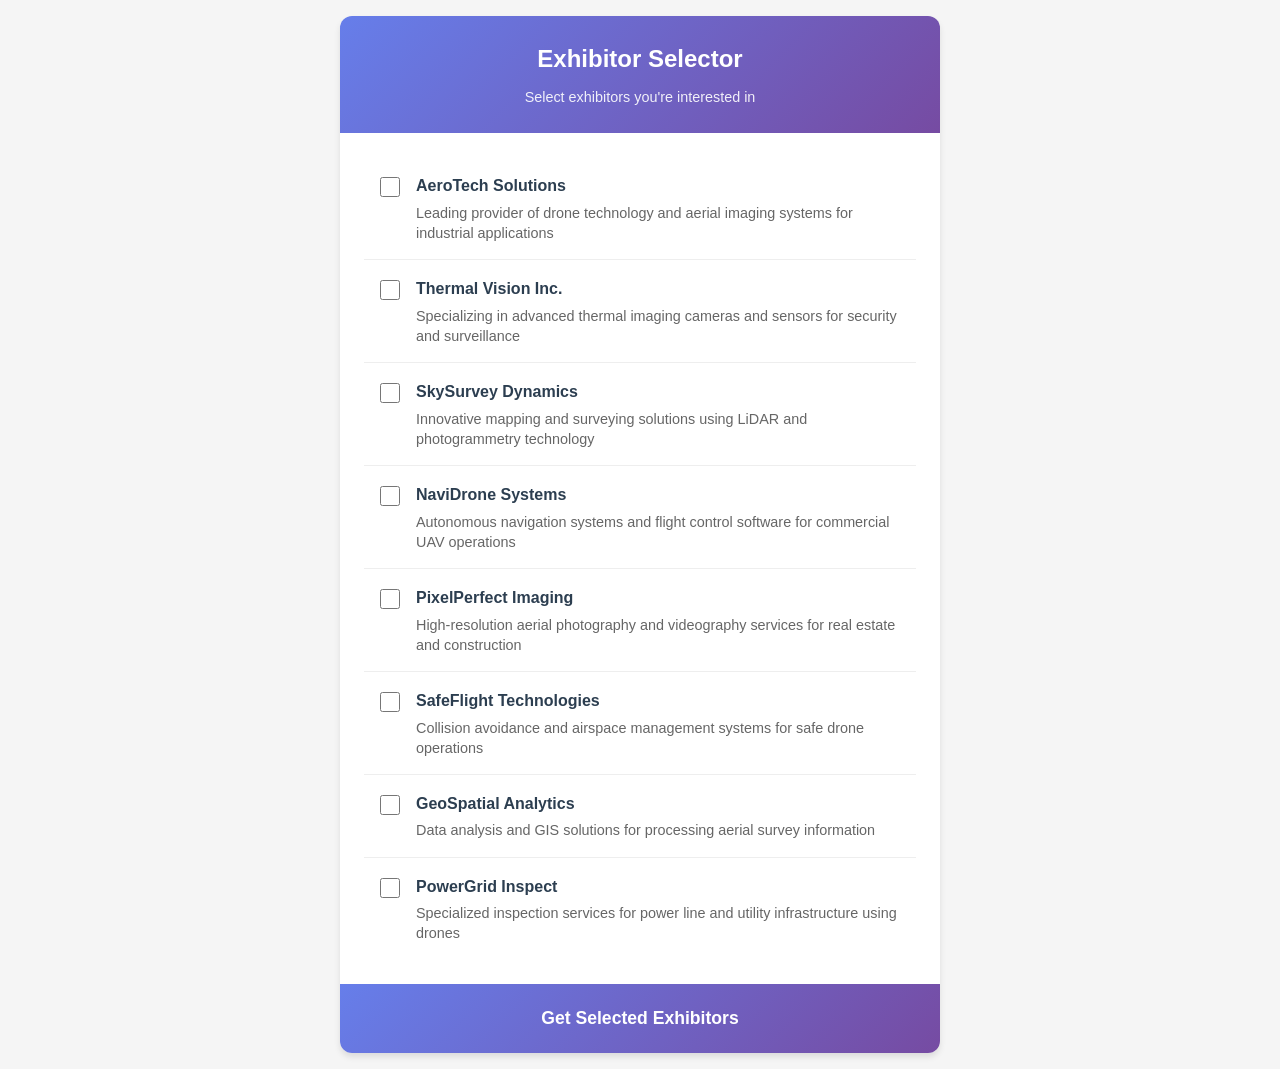
==== auvsi-show/exhibitor-selector.html @ d7706133 "Add AUVSI XPonential trade show tools (interfaces 1, 2, 3) and update index" ====
<!DOCTYPE html>
<html lang="en">
<head>
    <meta charset="UTF-8">
    <meta name="viewport" content="width=device-width, initial-scale=1.0">
    <title>Exhibitor Selector</title>
    <style>
        * {
            box-sizing: border-box;
            margin: 0;
            padding: 0;
        }
        
        body {
            font-family: -apple-system, BlinkMacSystemFont, 'Segoe UI', Roboto, sans-serif;
            background-color: #f5f5f5;
            color: #333;
            line-height: 1.6;
            padding: 1rem;
        }
        
        .container {
            max-width: 600px;
            margin: 0 auto;
            background: white;
            border-radius: 12px;
            box-shadow: 0 4px 6px rgba(0, 0, 0, 0.1);
            overflow: hidden;
        }
        
        header {
            background: linear-gradient(135deg, #667eea 0%, #764ba2 100%);
            color: white;
            padding: 1.5rem;
            text-align: center;
        }
        
        h1 {
            font-size: 1.5rem;
            margin-bottom: 0.5rem;
        }
        
        p {
            opacity: 0.9;
            font-size: 0.9rem;
        }
        
        .exhibitors-list {
            padding: 1.5rem;
        }
        
        .exhibitor-item {
            display: flex;
            align-items: flex-start;
            padding: 1rem;
            border-bottom: 1px solid #eee;
            transition: background-color 0.2s;
        }
        
        .exhibitor-item:hover {
            background-color: #f8f9ff;
        }
        
        .exhibitor-item:last-child {
            border-bottom: none;
        }
        
        .exhibitor-checkbox {
            width: 1.25rem;
            height: 1.25rem;
            margin-top: 0.25rem;
            margin-right: 1rem;
            cursor: pointer;
        }
        
        .exhibitor-info {
            flex: 1;
        }
        
        .exhibitor-name {
            font-weight: 600;
            margin-bottom: 0.25rem;
            color: #2c3e50;
        }
        
        .exhibitor-description {
            color: #666;
            font-size: 0.9rem;
            line-height: 1.4;
        }
        
        .submit-button {
            display: block;
            width: 100%;
            padding: 1.5rem;
            background: linear-gradient(135deg, #667eea 0%, #764ba2 100%);
            color: white;
            border: none;
            font-size: 1.1rem;
            font-weight: 600;
            cursor: pointer;
            border: none;
            transition: opacity 0.2s;
        }
        
        .submit-button:hover {
            opacity: 0.9;
        }
        
        .submit-button:active {
            opacity: 0.8;
        }
        
        .results-section {
            padding: 1.5rem;
            display: none;
        }
        
        .results-section.active {
            display: block;
        }
        
        .results-title {
            font-size: 1.25rem;
            font-weight: 600;
            margin-bottom: 1rem;
            color: #2c3e50;
        }
        
        .results-json {
            background: #f8f9fa;
            border: 1px solid #e9ecef;
            border-radius: 8px;
            padding: 1rem;
            font-family: 'Courier New', monospace;
            font-size: 0.85rem;
            overflow-x: auto;
            white-space: pre-wrap;
            word-break: break-all;
        }
        
        .empty-state {
            text-align: center;
            color: #888;
            font-style: italic;
            padding: 2rem;
        }
        
        @media (max-width: 480px) {
            .container {
                margin: 0;
                border-radius: 0;
            }
            
            header {
                padding: 1rem;
            }
            
            .exhibitors-list {
                padding: 1rem;
            }
            
            .exhibitor-item {
                padding: 0.75rem;
            }
            
            .submit-button {
                padding: 1.25rem;
            }
            
            .results-section {
                padding: 1rem;
            }
        }
    </style>
</head>
<body>
    <div class="container">
        <header>
            <h1>Exhibitor Selector</h1>
            <p>Select exhibitors you're interested in</p>
        </header>
        
        <div class="exhibitors-list">
            <!-- Exhibitor items will be populated by JavaScript -->
        </div>
        
        <button class="submit-button" id="submitButton">
            Get Selected Exhibitors
        </button>
        
        <div class="results-section" id="resultsSection">
            <div class="results-title">Selected Exhibitors</div>
            <div class="results-json" id="resultsJson">
                <!-- JSON output will appear here -->
            </div>
        </div>
    </div>

    <script>
        // Sample exhibitor data - in a real app, this might come from an API
        const exhibitors = [
            {
                id: 1,
                name: "AeroTech Solutions",
                description: "Leading provider of drone technology and aerial imaging systems for industrial applications"
            },
            {
                id: 2,
                name: "Thermal Vision Inc.",
                description: "Specializing in advanced thermal imaging cameras and sensors for security and surveillance"
            },
            {
                id: 3,
                name: "SkySurvey Dynamics",
                description: "Innovative mapping and surveying solutions using LiDAR and photogrammetry technology"
            },
            {
                id: 4,
                name: "NaviDrone Systems",
                description: "Autonomous navigation systems and flight control software for commercial UAV operations"
            },
            {
                id: 5,
                name: "PixelPerfect Imaging",
                description: "High-resolution aerial photography and videography services for real estate and construction"
            },
            {
                id: 6,
                name: "SafeFlight Technologies",
                description: "Collision avoidance and airspace management systems for safe drone operations"
            },
            {
                id: 7,
                name: "GeoSpatial Analytics",
                description: "Data analysis and GIS solutions for processing aerial survey information"
            },
            {
                id: 8,
                name: "PowerGrid Inspect",
                description: "Specialized inspection services for power line and utility infrastructure using drones"
            }
        ];

        document.addEventListener('DOMContentLoaded', function() {
            const exhibitorsList = document.querySelector('.exhibitors-list');
            const submitButton = document.getElementById('submitButton');
            const resultsSection = document.getElementById('resultsSection');
            const resultsJson = document.getElementById('resultsJson');
            
            // Populate exhibitor list
            exhibitors.forEach(exhibitor => {
                const exhibitorElement = document.createElement('div');
                exhibitorElement.className = 'exhibitor-item';
                exhibitorElement.innerHTML = `
                    <input type="checkbox" class="exhibitor-checkbox" data-id="${exhibitor.id}">
                    <div class="exhibitor-info">
                        <div class="exhibitor-name">${exhibitor.name}</div>
                        <div class="exhibitor-description">${exhibitor.description}</div>
                    </div>
                `;
                exhibitorsList.appendChild(exhibitorElement);
            });
            
            // Handle submit button click
            submitButton.addEventListener('click', function() {
                const selectedExhibitors = [];
                const checkboxes = document.querySelectorAll('.exhibitor-checkbox:checked');
                
                checkboxes.forEach(checkbox => {
                    const exhibitorId = parseInt(checkbox.dataset.id);
                    const exhibitor = exhibitors.find(ex => ex.id === exhibitorId);
                    if (exhibitor) {
                        selectedExhibitors.push({
                            id: exhibitor.id,
                            name: exhibitor.name,
                            description: exhibitor.description
                        });
                    }
                });
                
                // Display results
                if (selectedExhibitors.length > 0) {
                    resultsJson.textContent = JSON.stringify(selectedExhibitors, null, 2);
                    resultsSection.classList.add('active');
                } else {
                    resultsJson.textContent = '[]';
                    resultsSection.classList.add('active');
                }
            });
        });
    </script>
</body>
</html>
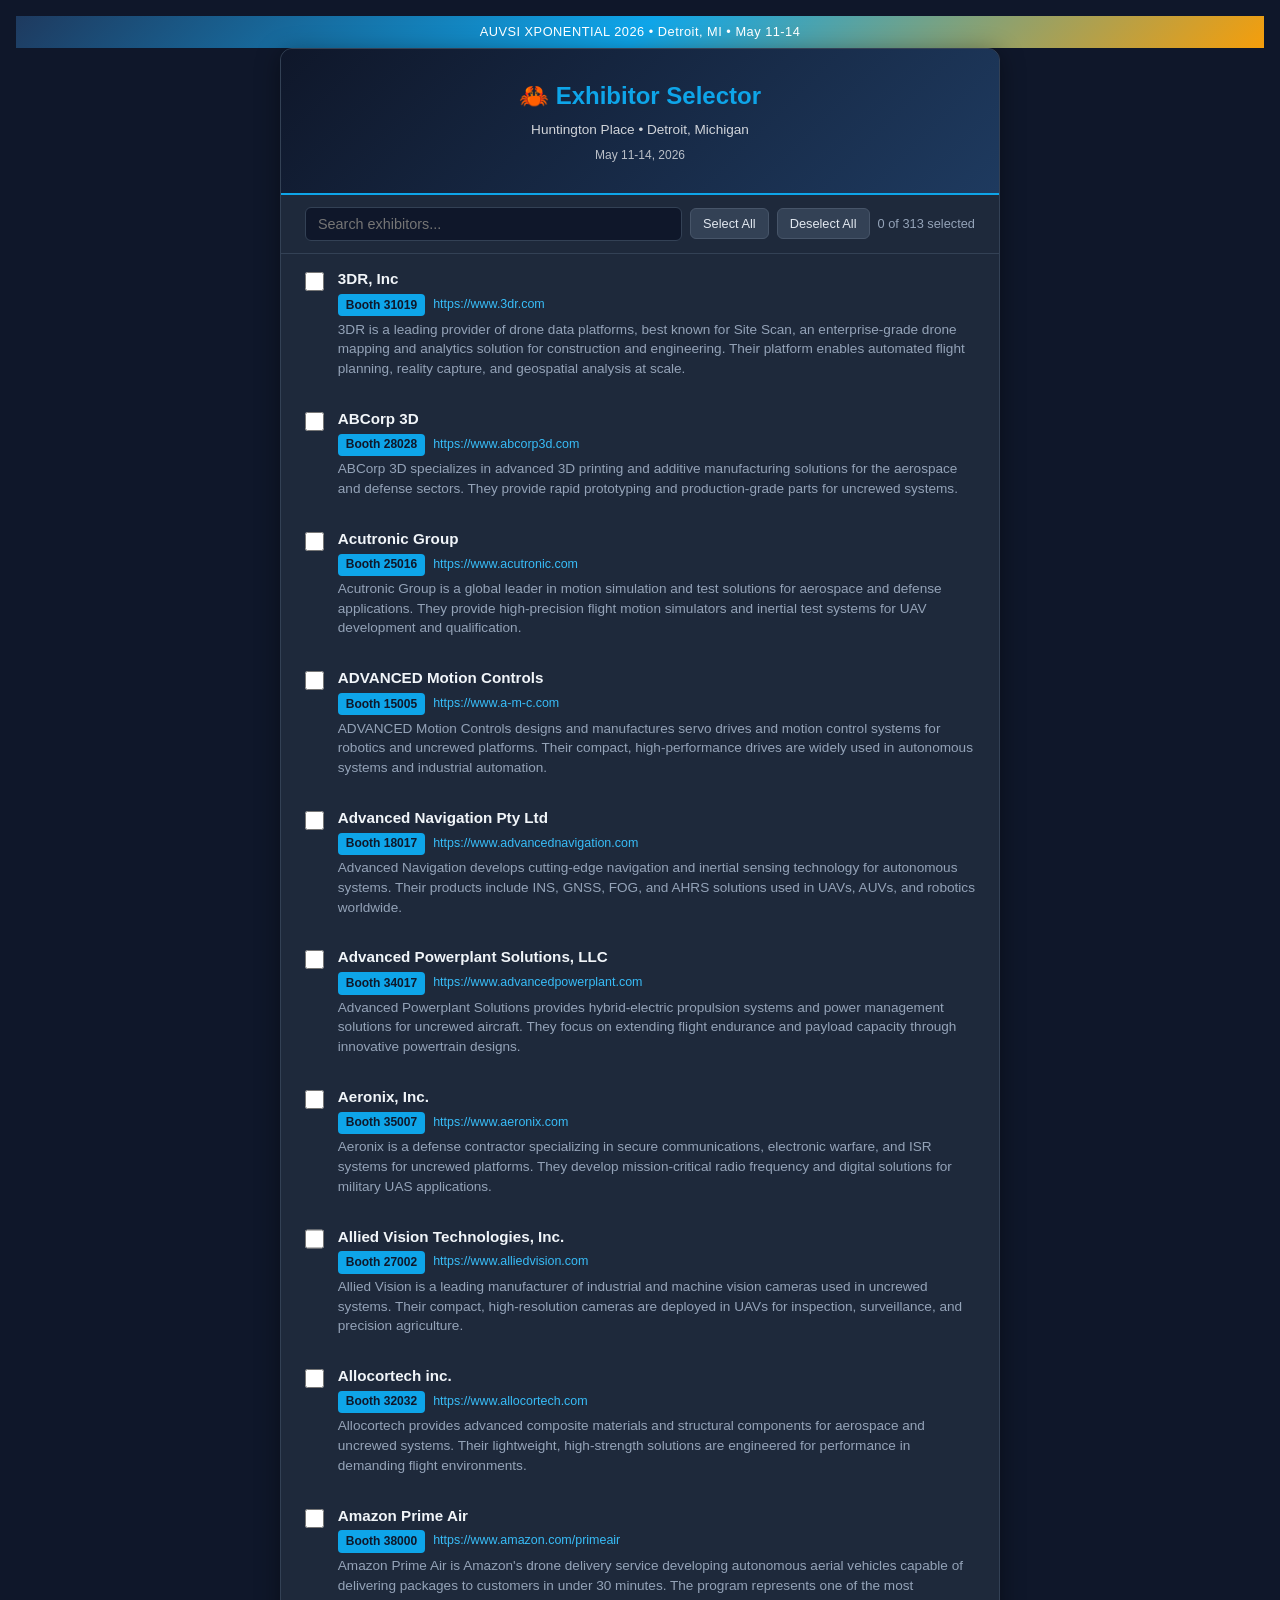
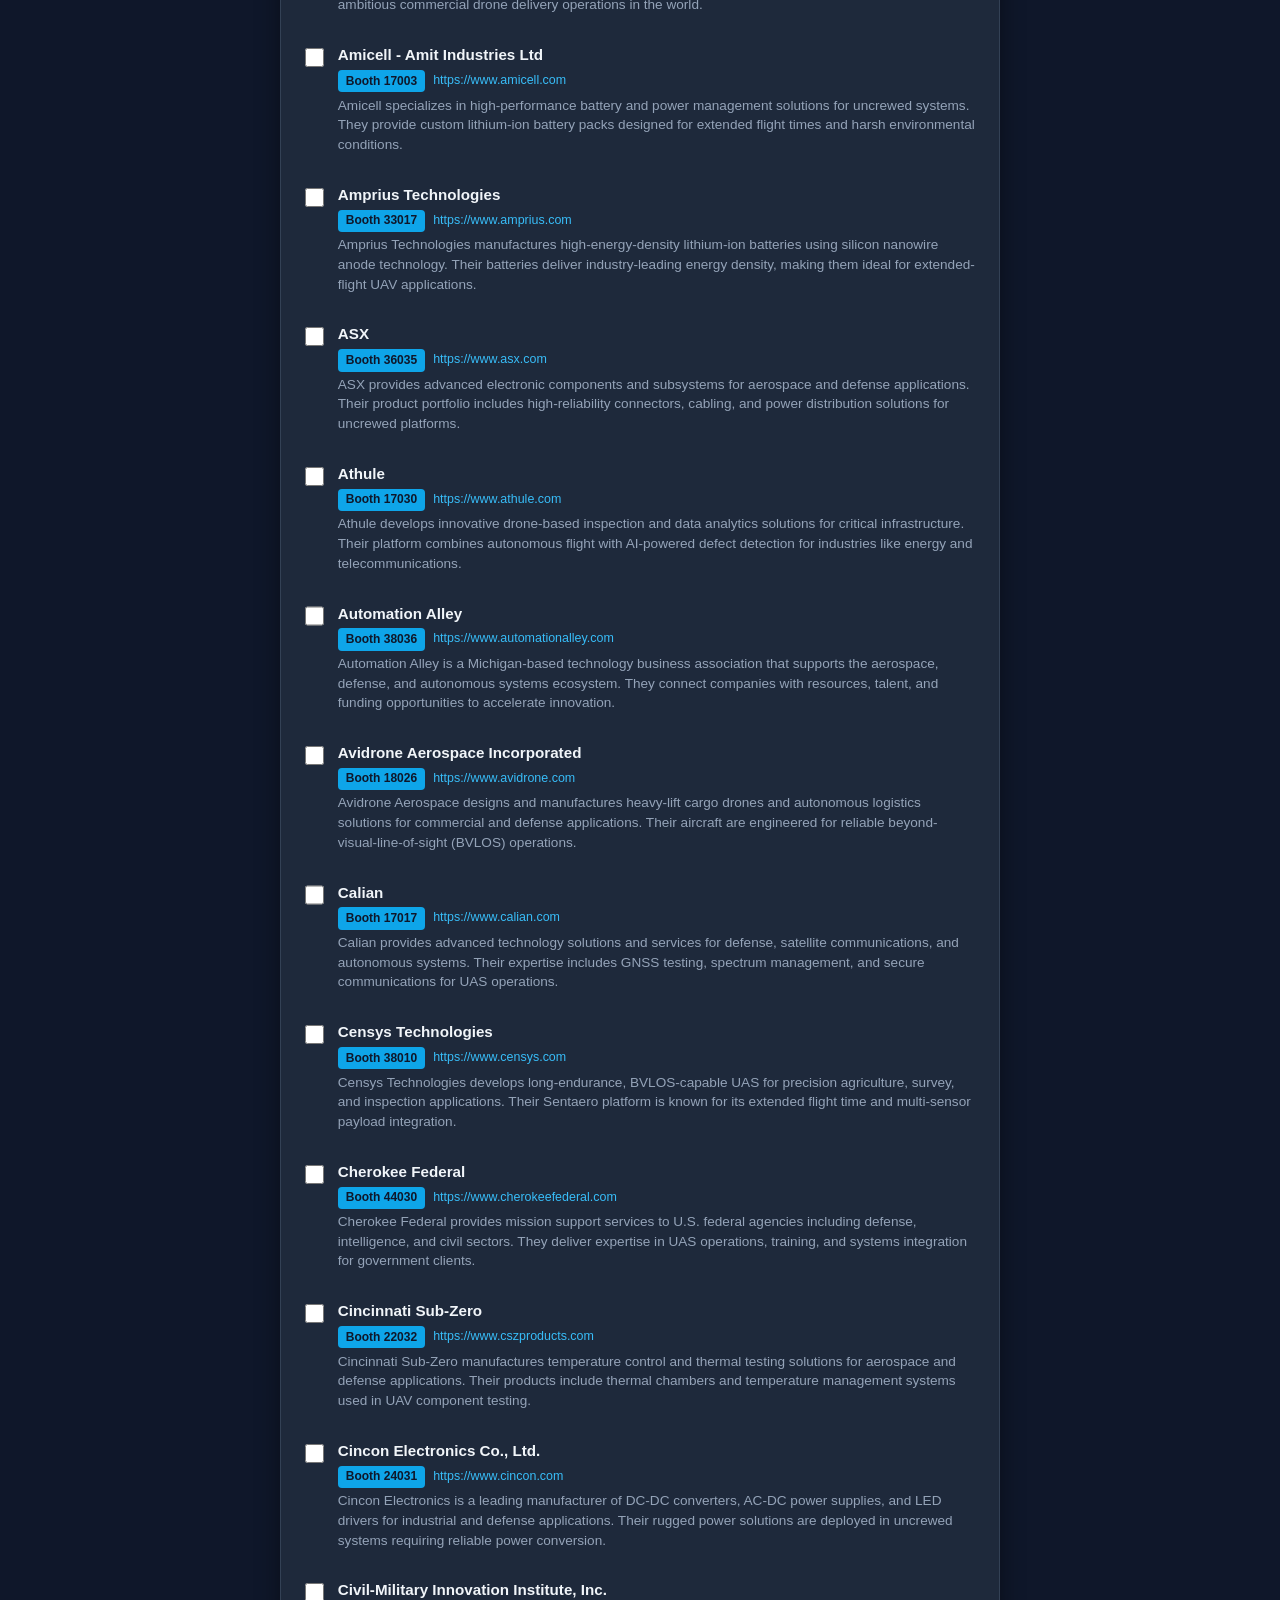
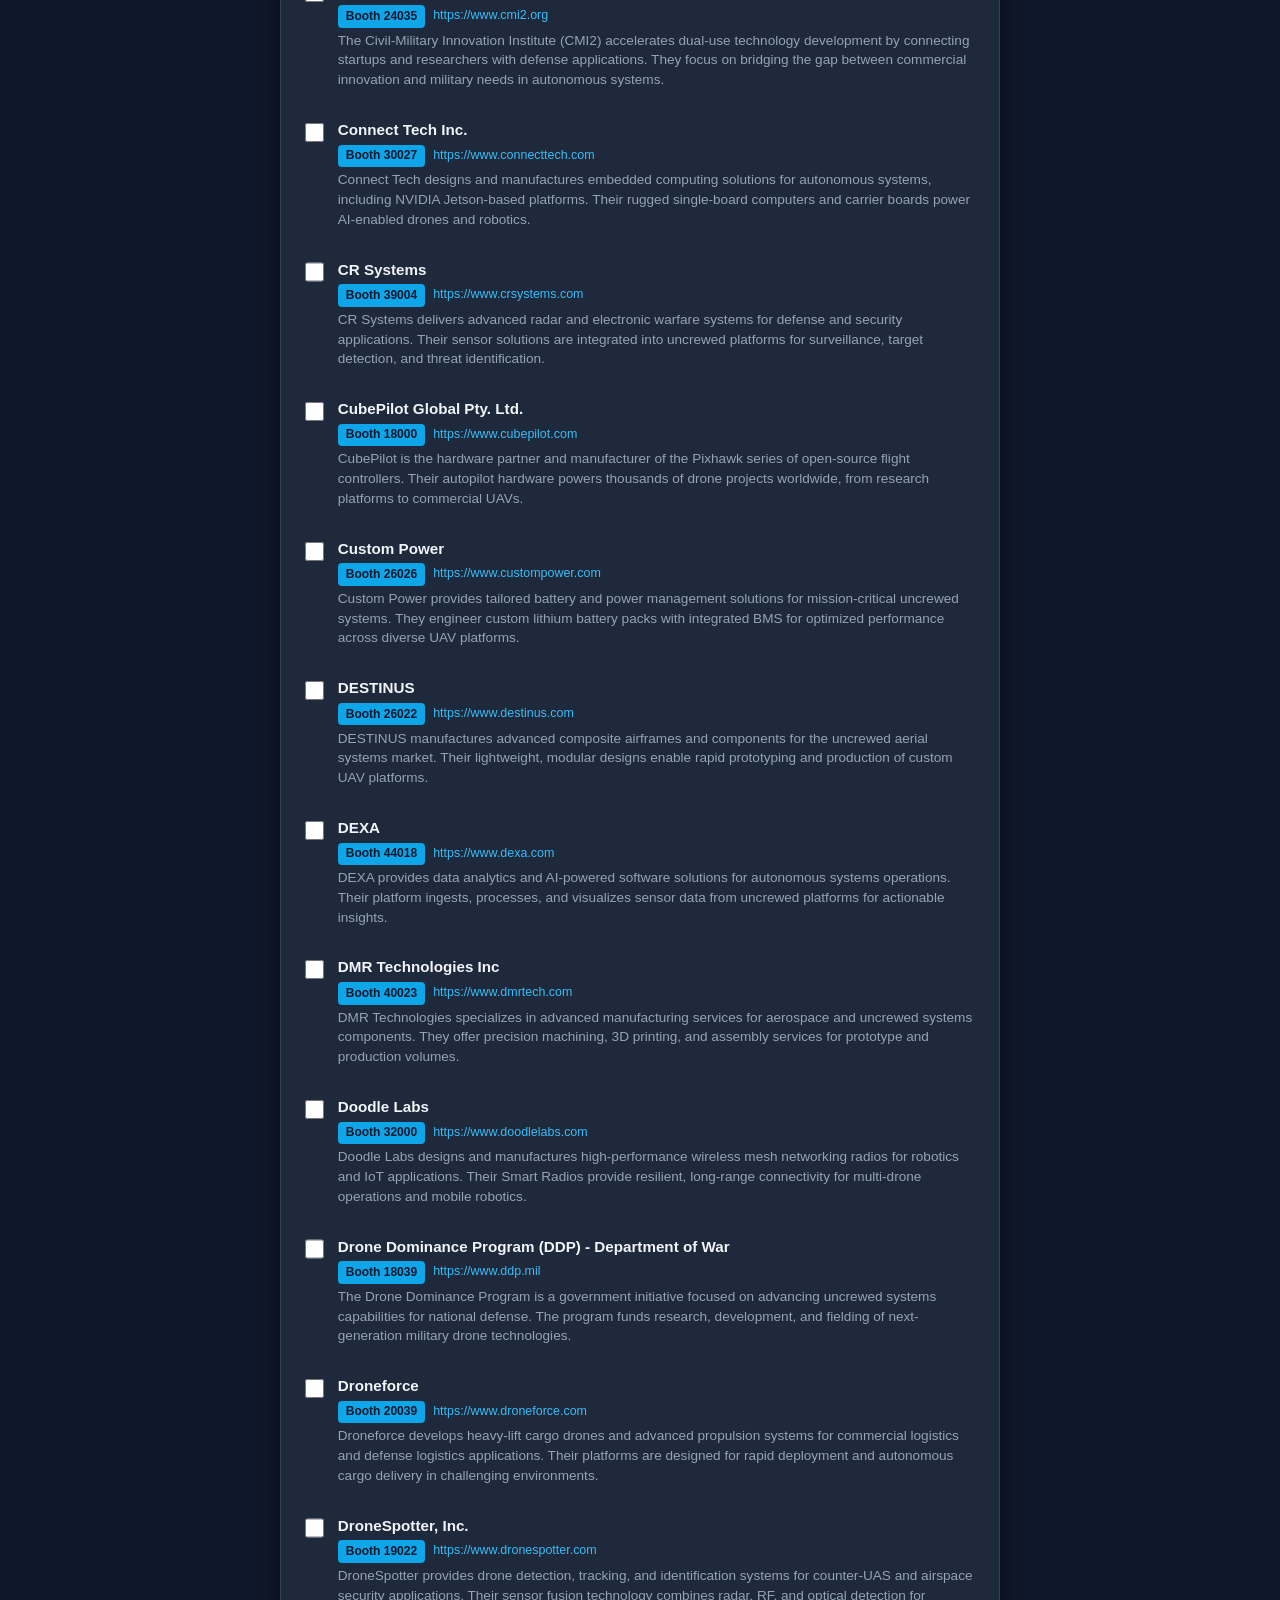
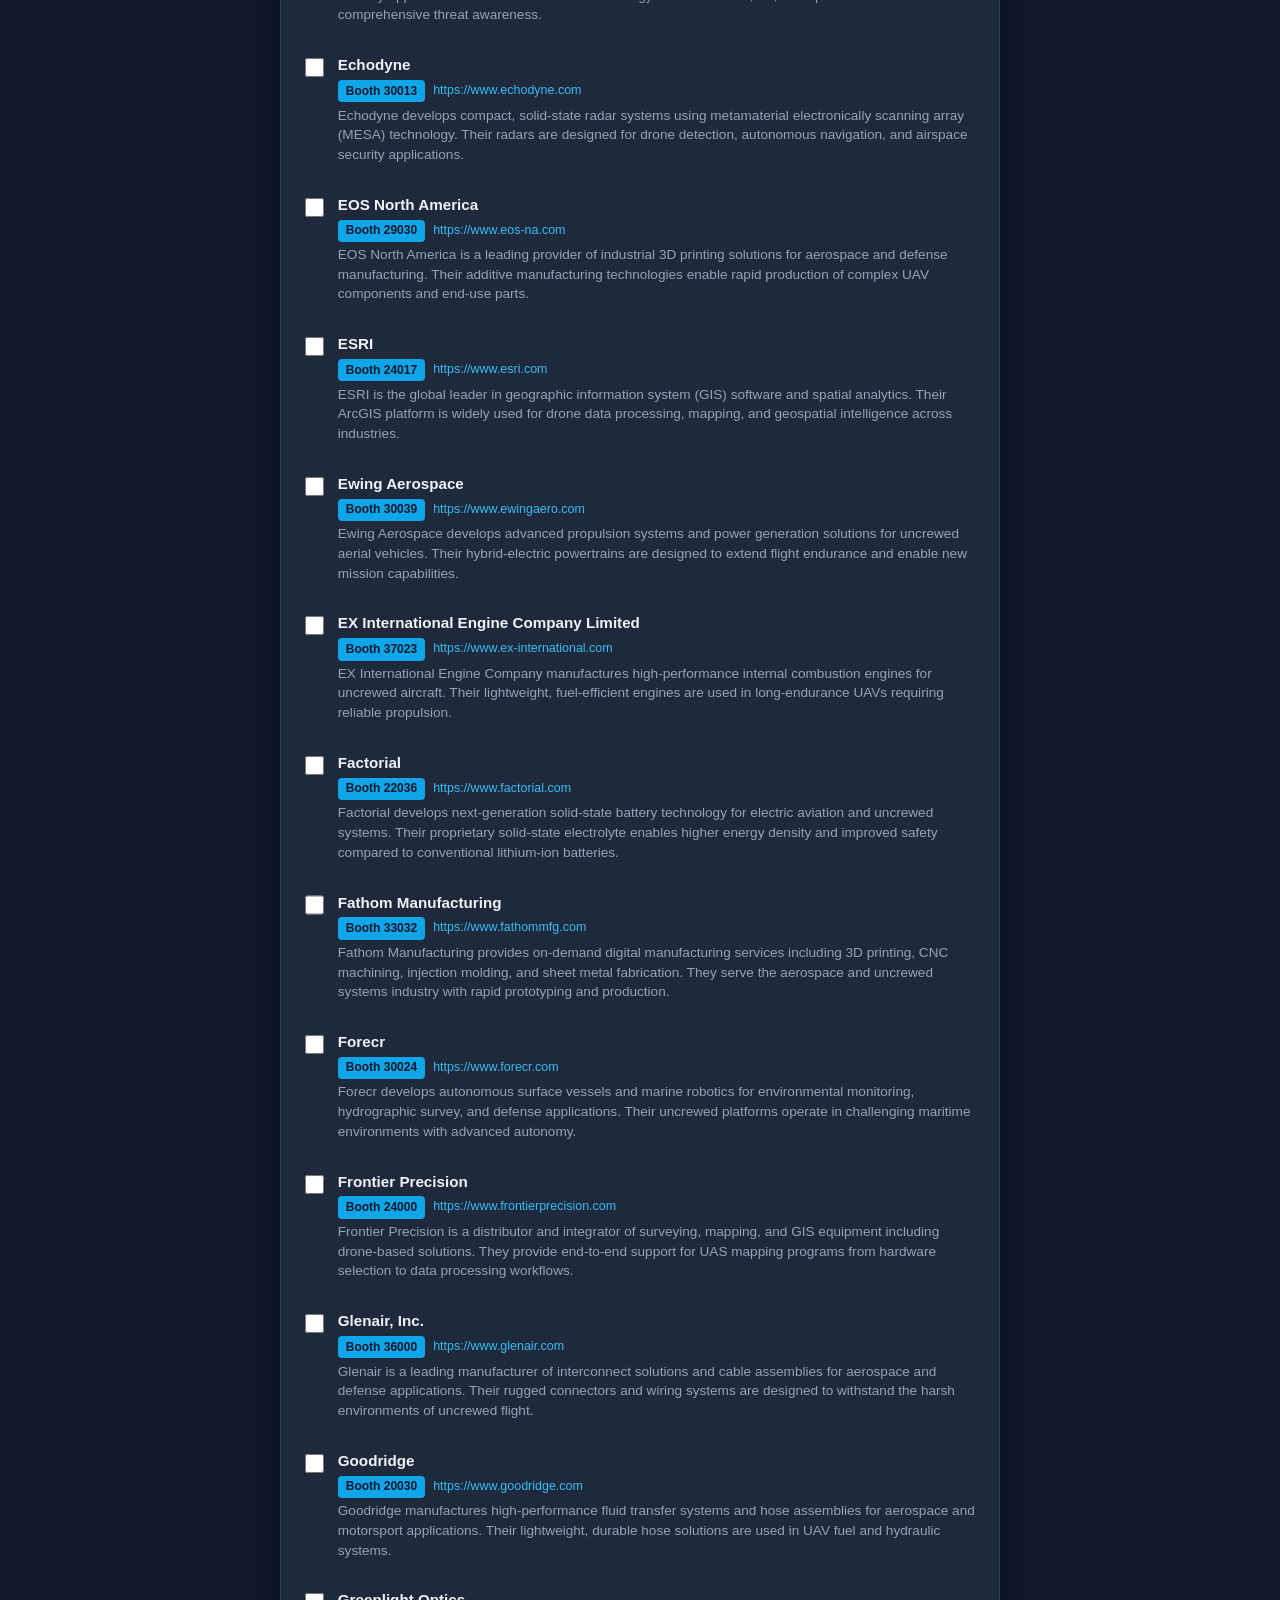
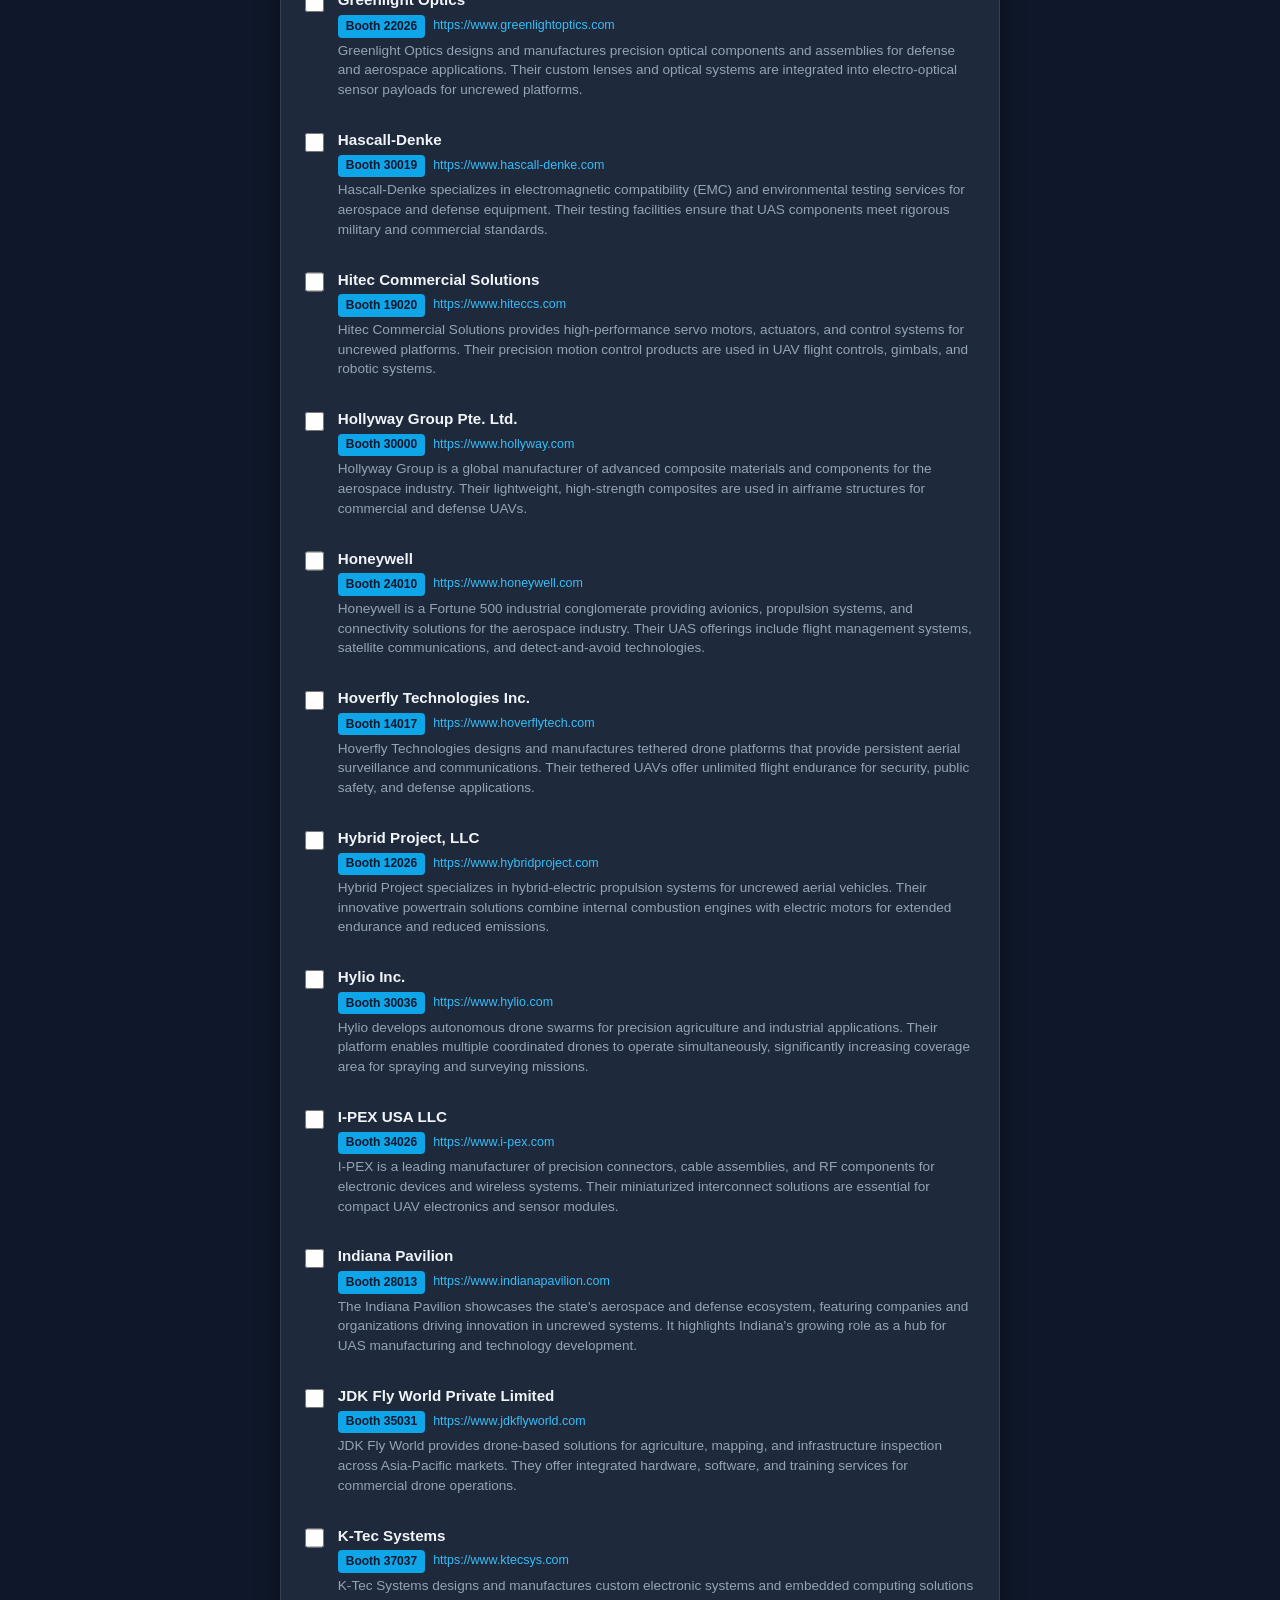
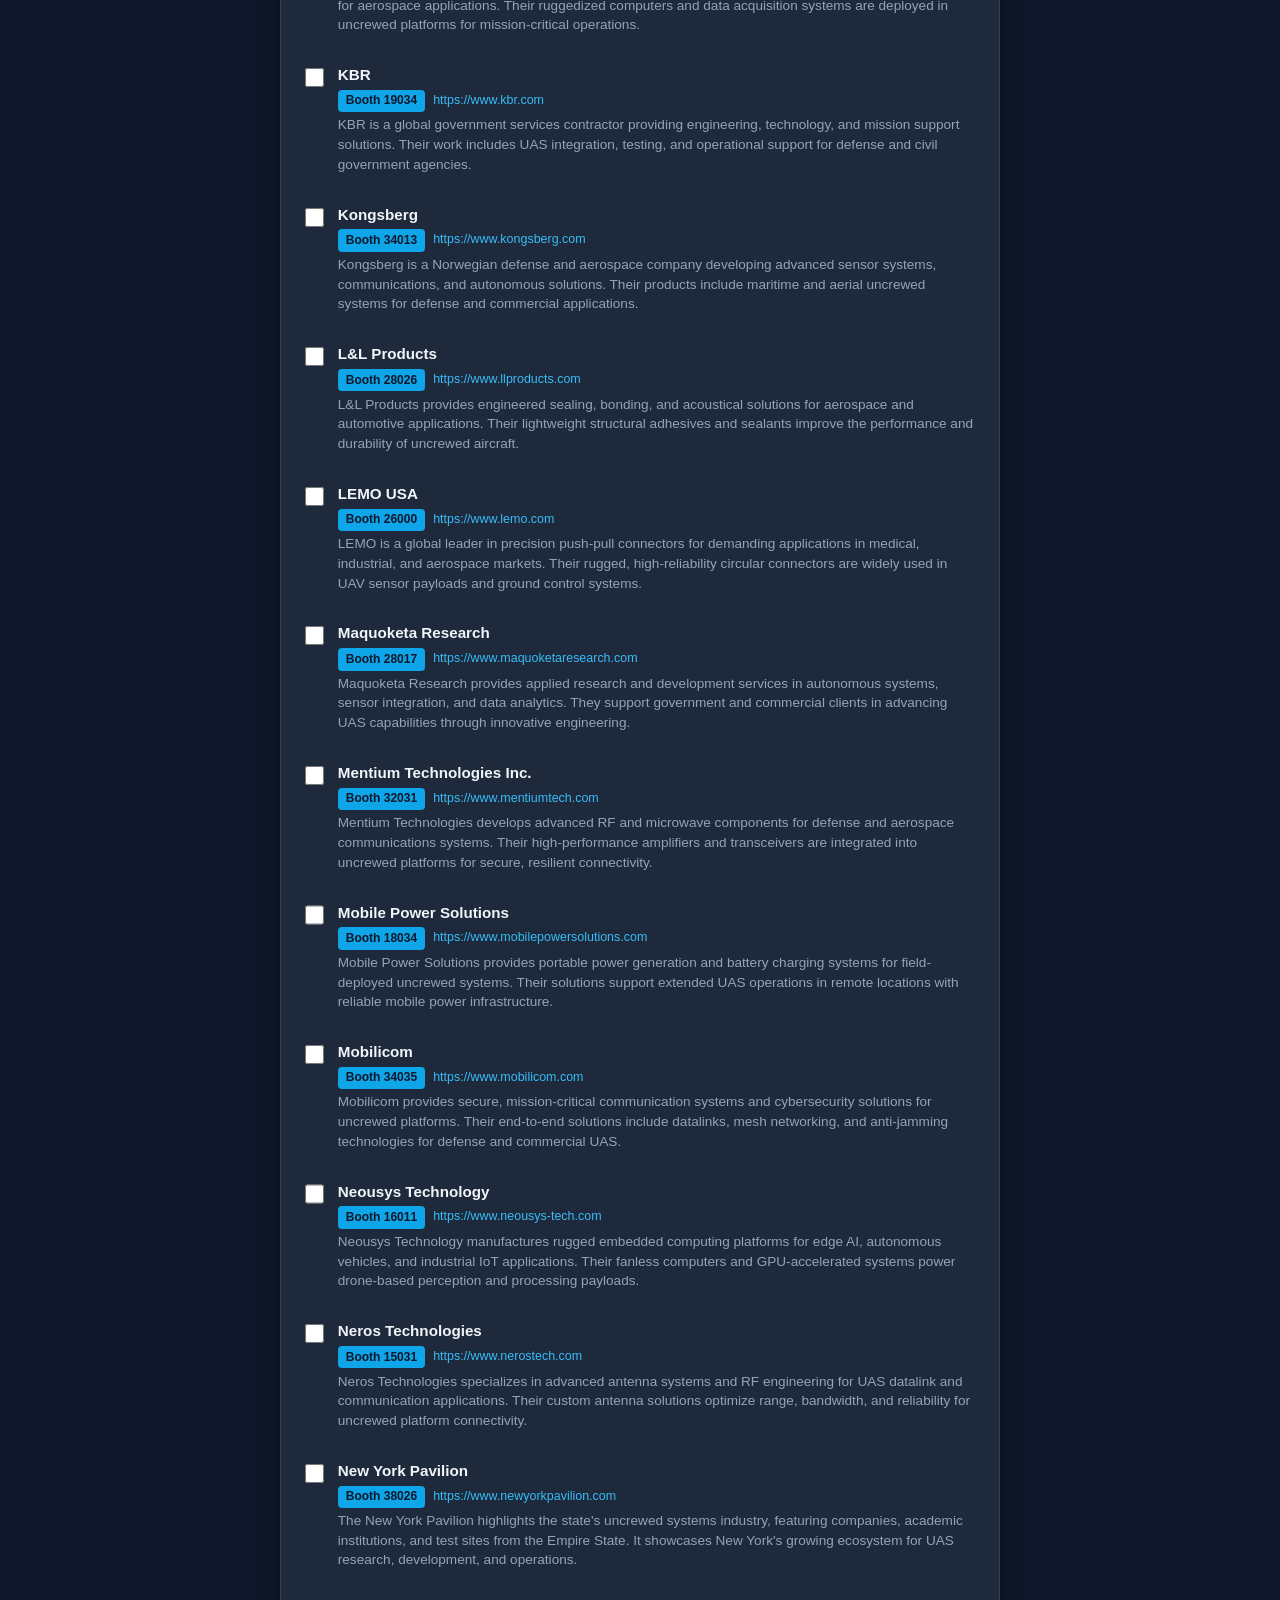
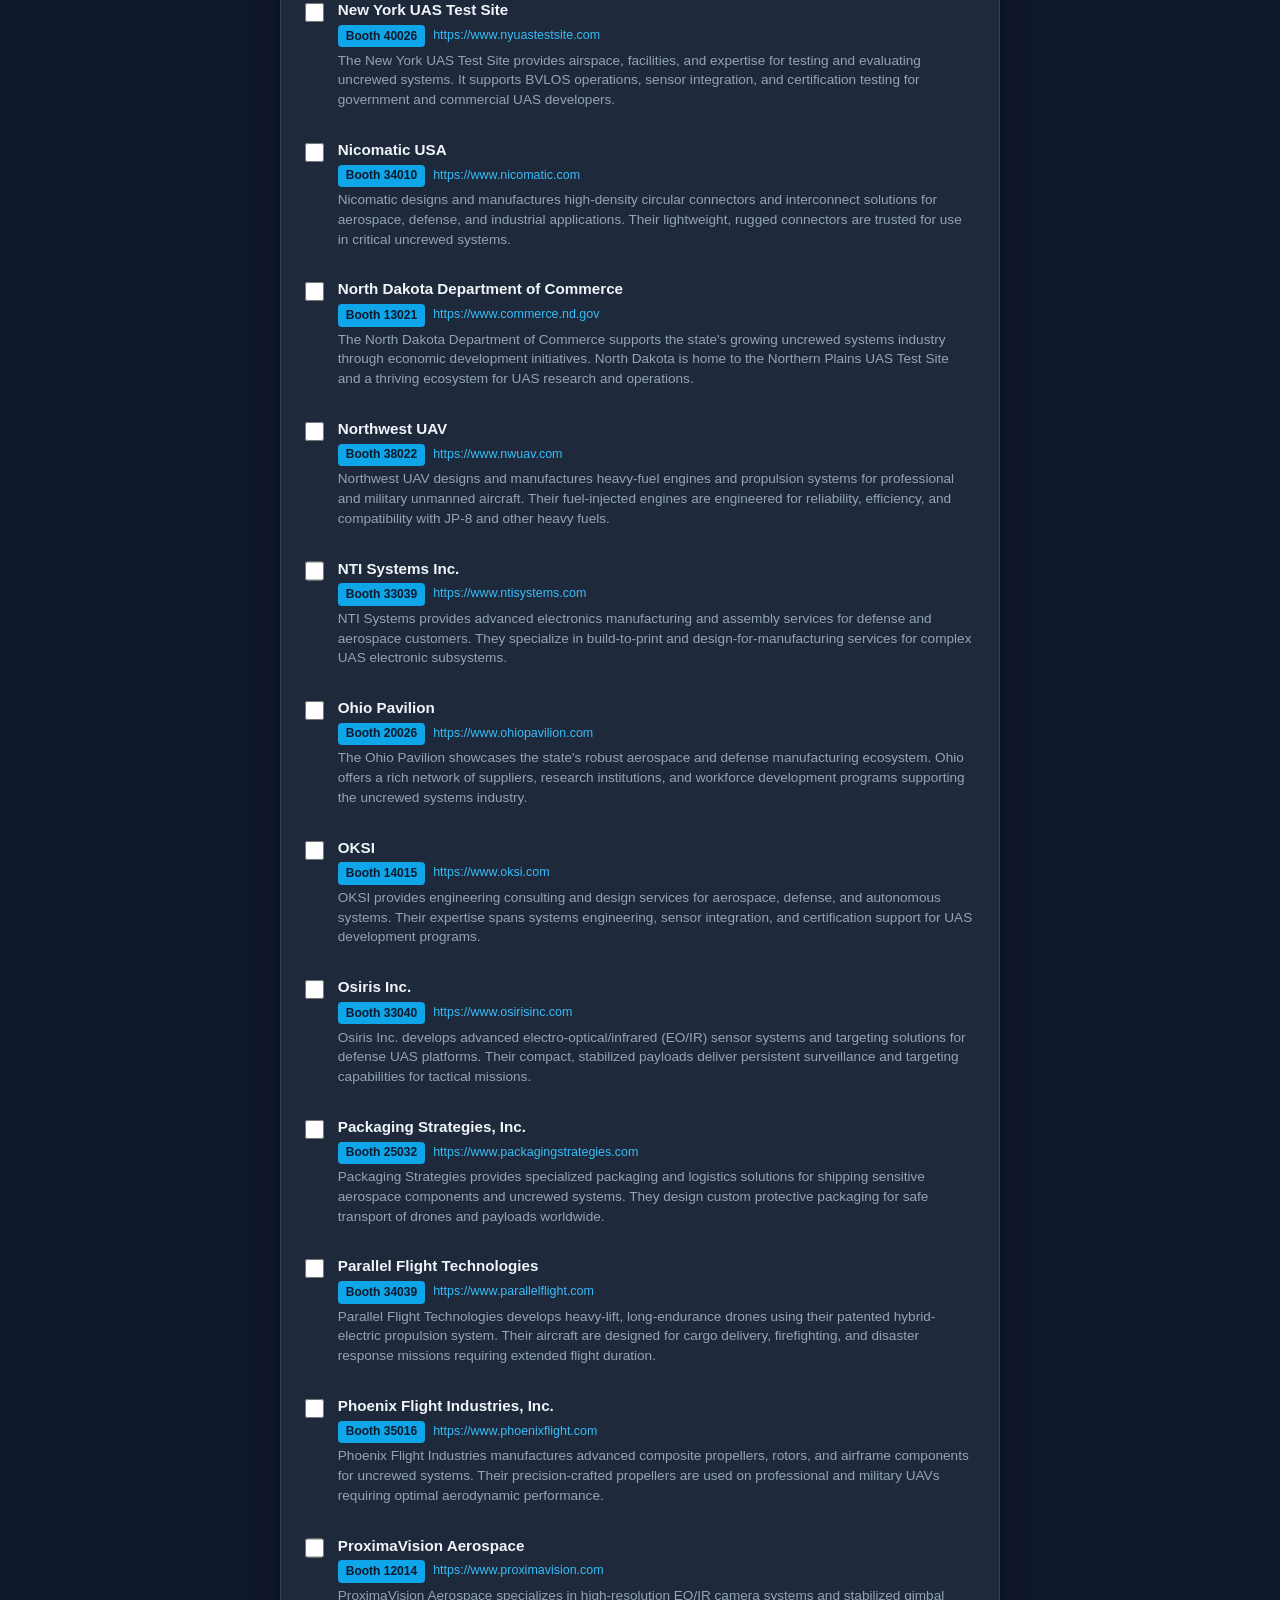
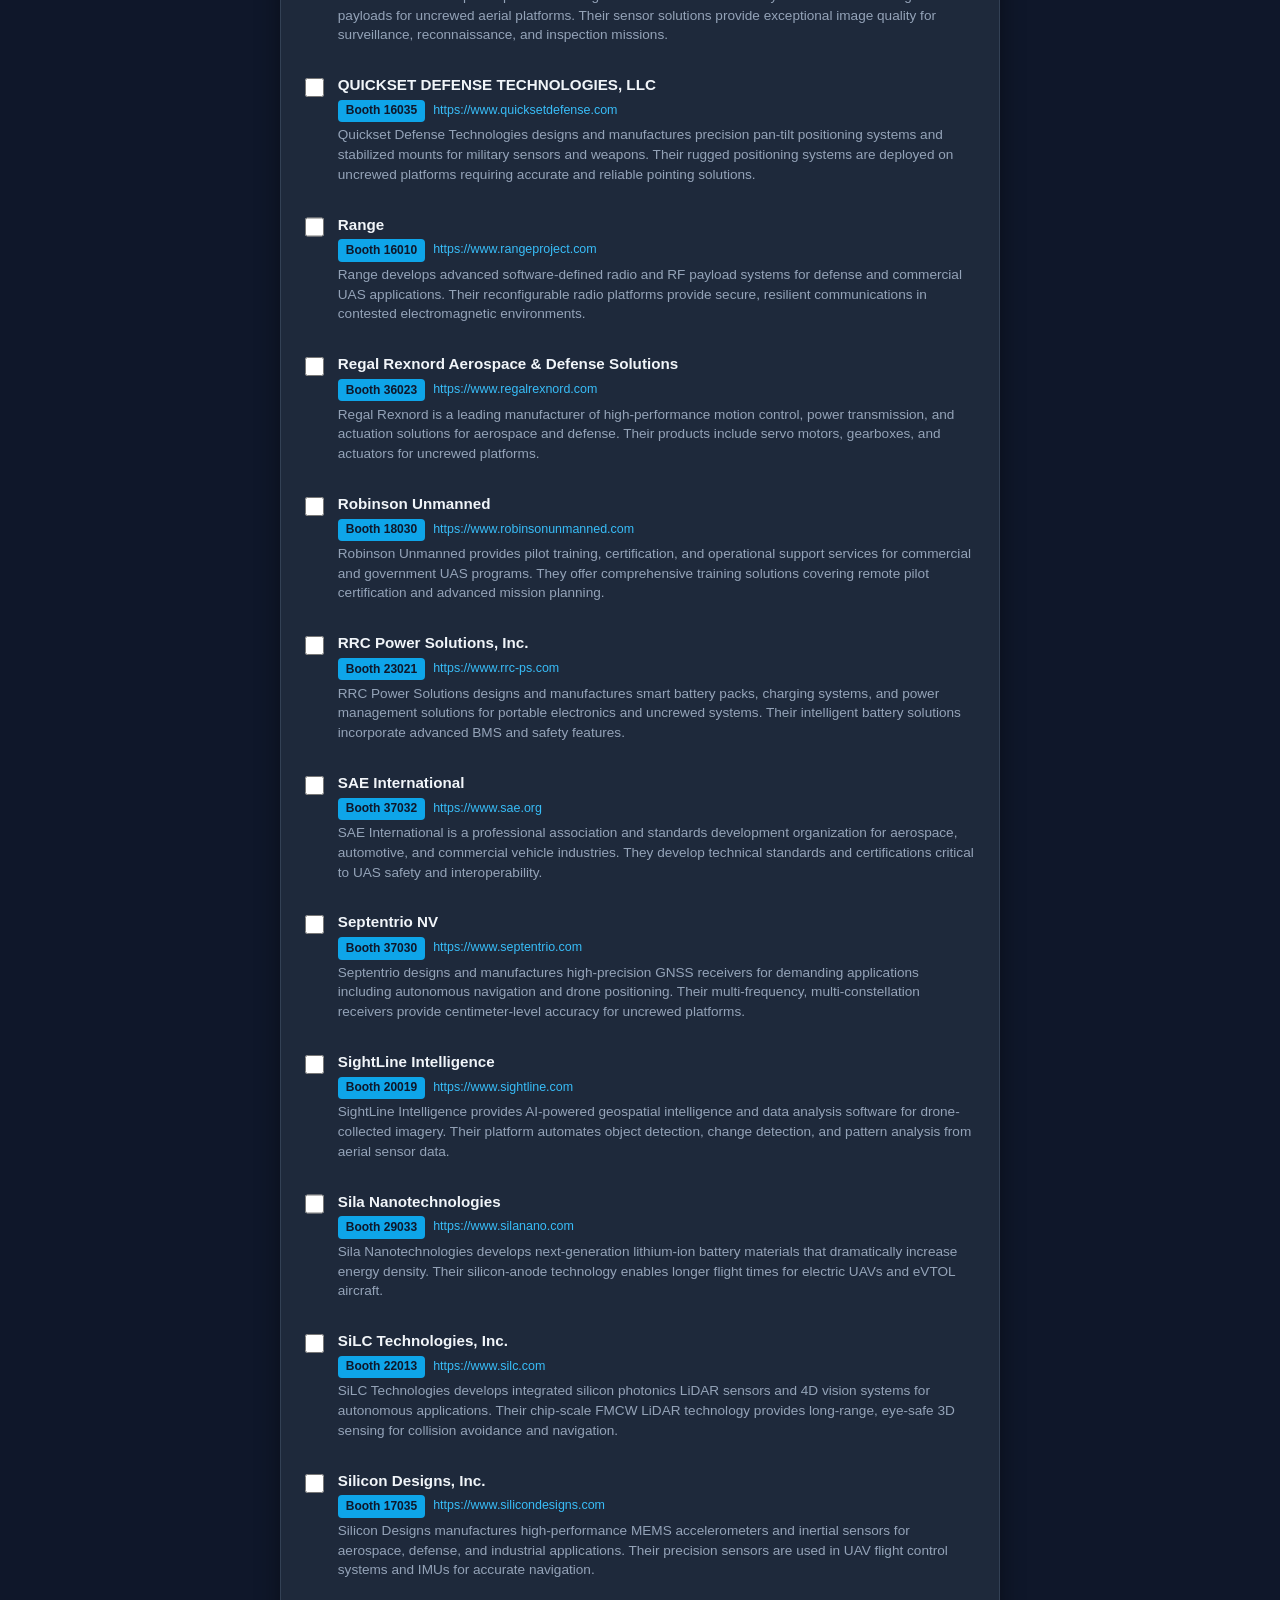
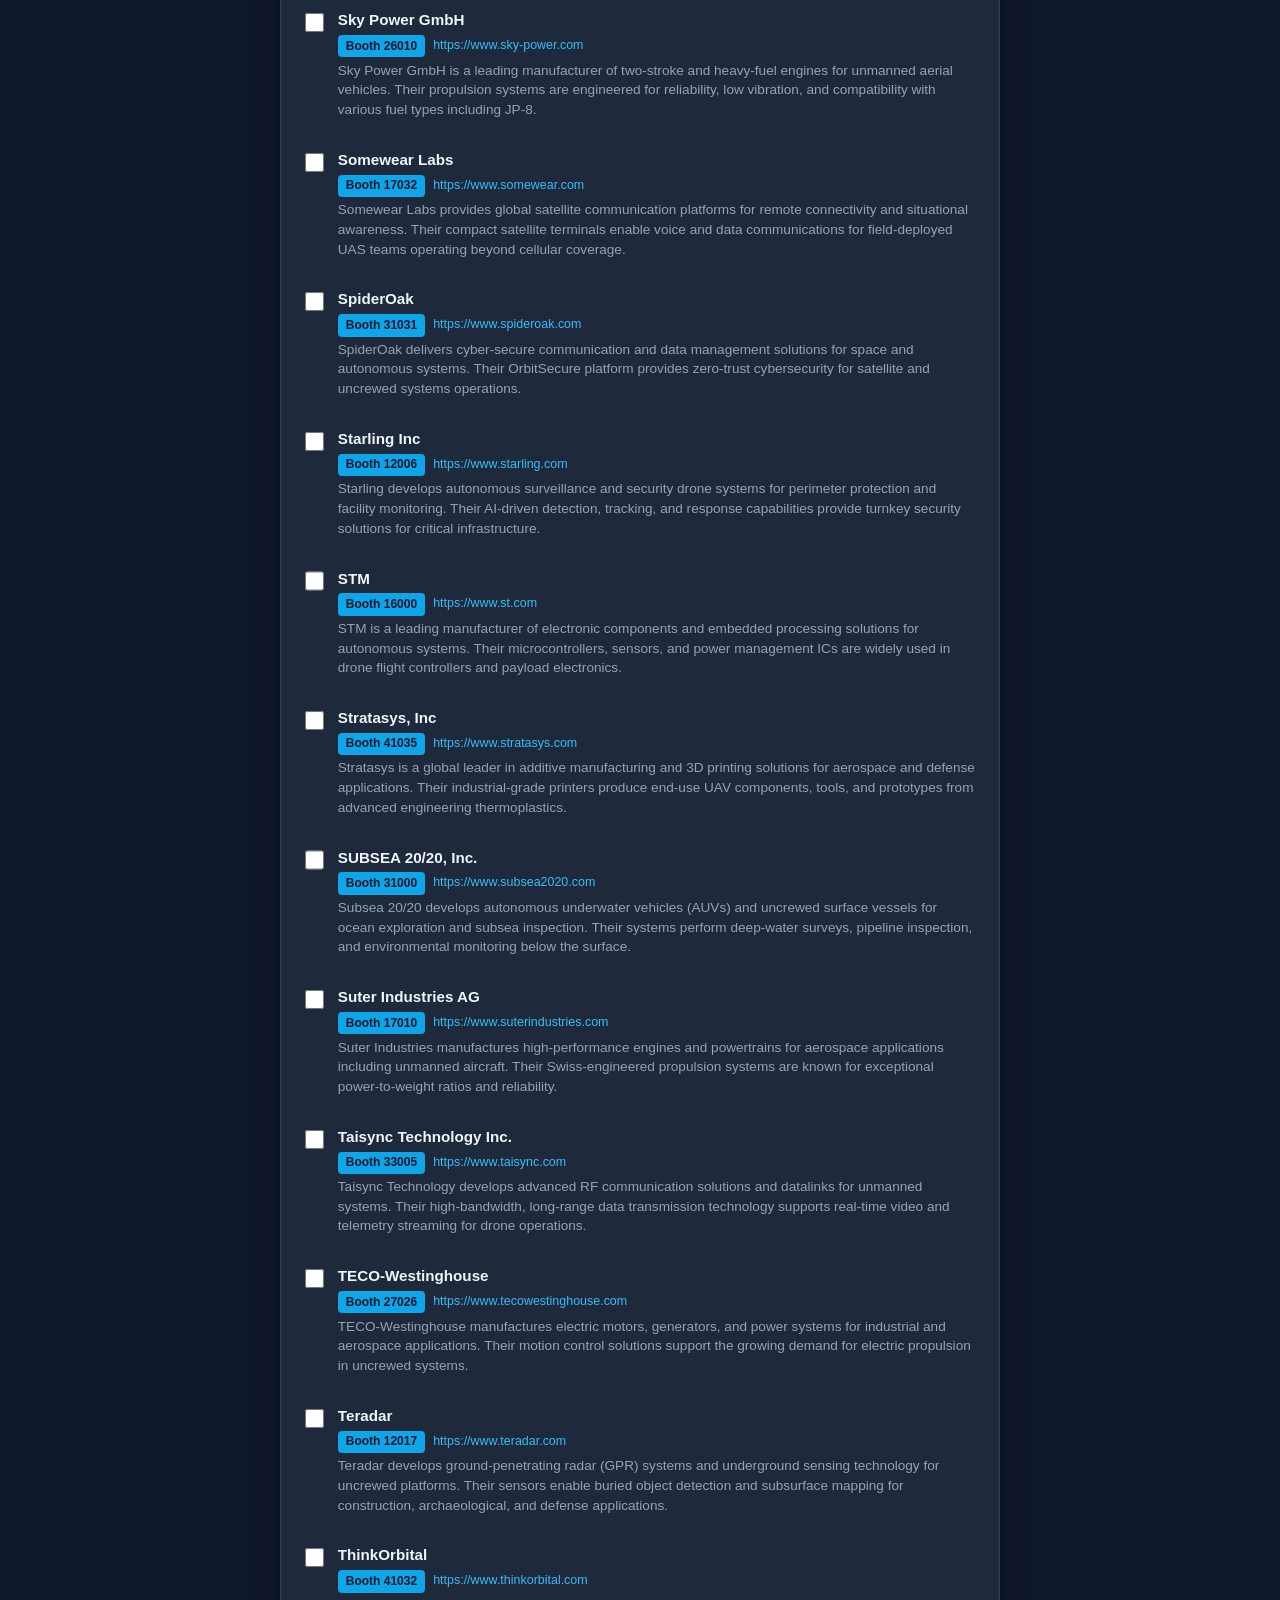
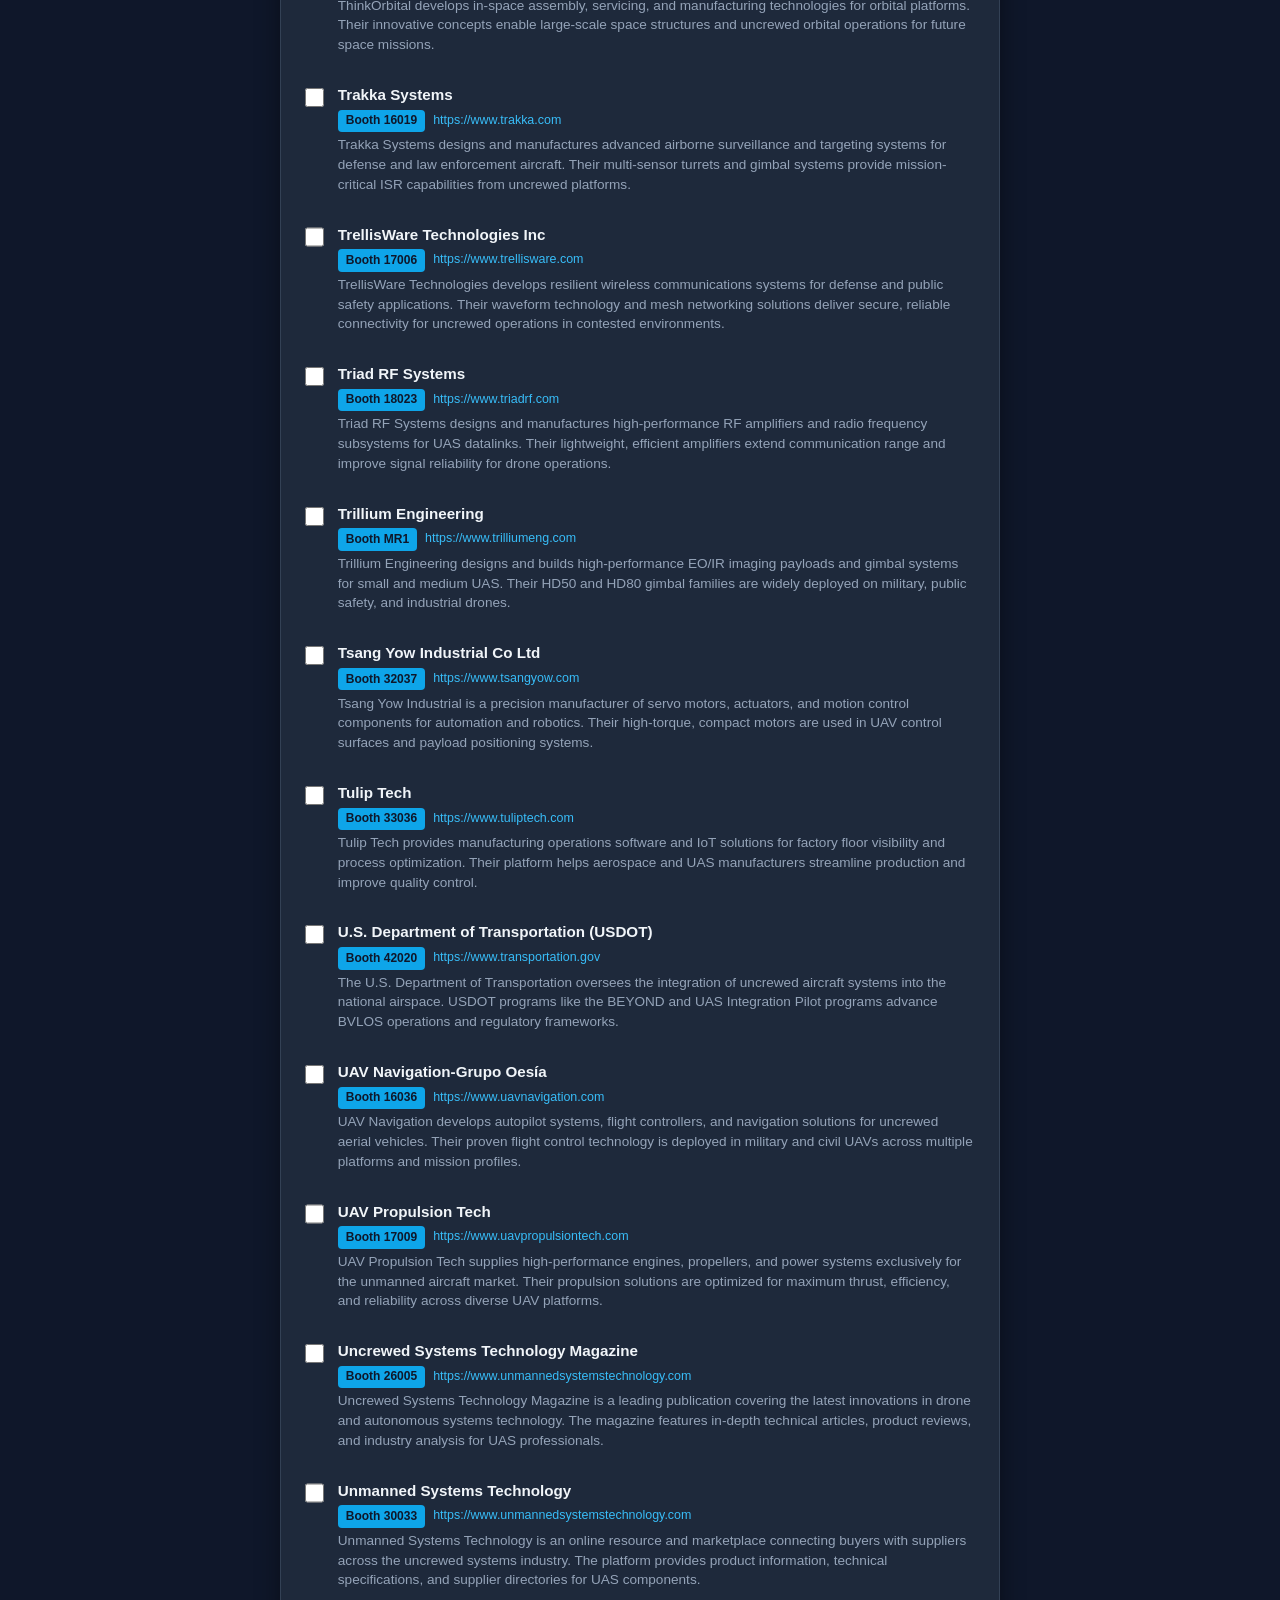
==== commit 4d6039c4: "Expand exhibitor selector to 313 XPONENTIAL 2026 exhibitors with details and websites" ====
--- a/auvsi-show/exhibitor-selector.html
+++ b/auvsi-show/exhibitor-selector.html
@@ -3,7 +3,7 @@
 <head>
     <meta charset="UTF-8">
     <meta name="viewport" content="width=device-width, initial-scale=1.0">
-    <title>Exhibitor Selector</title>
+    <title>AUVSI XPONENTIAL 2026 - Exhibitor Selector</title>
     <style>
         * {
             box-sizing: border-box;
@@ -13,52 +13,128 @@
         
         body {
             font-family: -apple-system, BlinkMacSystemFont, 'Segoe UI', Roboto, sans-serif;
-            background-color: #f5f5f5;
-            color: #333;
+            background-color: #0f172a;
+            color: #e2e8f0;
             line-height: 1.6;
             padding: 1rem;
         }
         
+        .header-badge {
+            background: linear-gradient(135deg, #1e3a5f 0%, #0ea5e9 50%, #f59e0b 100%);
+            color: white;
+            text-align: center;
+            padding: 0.35rem 1rem;
+            font-size: 0.8rem;
+            font-weight: 500;
+            letter-spacing: 0.5px;
+        }
+        
         .container {
-            max-width: 600px;
+            max-width: 720px;
             margin: 0 auto;
-            background: white;
+            background: #1e293b;
             border-radius: 12px;
-            box-shadow: 0 4px 6px rgba(0, 0, 0, 0.1);
+            box-shadow: 0 4px 24px rgba(0, 0, 0, 0.4);
             overflow: hidden;
+            border: 1px solid #334155;
         }
         
         header {
-            background: linear-gradient(135deg, #667eea 0%, #764ba2 100%);
+            background: linear-gradient(135deg, #0f172a 0%, #1e3a5f 100%);
             color: white;
-            padding: 1.5rem;
+            padding: 1.75rem 1.5rem;
             text-align: center;
+            border-bottom: 2px solid #0ea5e9;
         }
         
         h1 {
             font-size: 1.5rem;
-            margin-bottom: 0.5rem;
-        }
-        
-        p {
-            opacity: 0.9;
+            margin-bottom: 0.25rem;
+            color: #0ea5e9;
+        }
+        
+        .subtitle {
+            opacity: 0.8;
+            font-size: 0.85rem;
+        }
+        
+        .date-location {
+            font-size: 0.75rem;
+            opacity: 0.7;
+            margin-top: 0.3rem;
+        }
+        
+        .sticky-bar {
+            position: sticky;
+            top: 0;
+            z-index: 100;
+            background: #1e293b;
+            padding: 0.75rem 1.5rem;
+            border-bottom: 1px solid #334155;
+            display: flex;
+            flex-wrap: wrap;
+            align-items: center;
+            gap: 0.5rem;
+        }
+        
+        .sticky-bar input[type="text"] {
+            flex: 1;
+            min-width: 180px;
+            background: #0f172a;
+            border: 1px solid #334155;
+            border-radius: 6px;
+            padding: 0.5rem 0.75rem;
+            color: #e2e8f0;
             font-size: 0.9rem;
         }
         
+        .sticky-bar input[type="text"]:focus {
+            outline: none;
+            border-color: #0ea5e9;
+        }
+        
+        .sticky-bar .select-actions {
+            display: flex;
+            gap: 0.5rem;
+            flex-wrap: wrap;
+        }
+        
+        .sticky-btn {
+            background: #334155;
+            border: 1px solid #475569;
+            color: #e2e8f0;
+            padding: 0.45rem 0.75rem;
+            border-radius: 6px;
+            cursor: pointer;
+            font-size: 0.8rem;
+            font-weight: 500;
+            transition: background 0.2s;
+        }
+        
+        .sticky-btn:hover {
+            background: #475569;
+        }
+        
+        .selection-counter {
+            font-size: 0.8rem;
+            color: #94a3b8;
+            white-space: nowrap;
+        }
+        
         .exhibitors-list {
-            padding: 1.5rem;
+            padding: 0;
         }
         
         .exhibitor-item {
             display: flex;
             align-items: flex-start;
-            padding: 1rem;
-            border-bottom: 1px solid #eee;
-            transition: background-color 0.2s;
+            padding: 0.85rem 1.5rem;
+            border-bottom: 1px solid #1e293b;
+            transition: background-color 0.15s;
         }
         
         .exhibitor-item:hover {
-            background-color: #f8f9ff;
+            background-color: #1a2d45;
         }
         
         .exhibitor-item:last-child {
@@ -66,40 +142,73 @@
         }
         
         .exhibitor-checkbox {
-            width: 1.25rem;
-            height: 1.25rem;
-            margin-top: 0.25rem;
-            margin-right: 1rem;
+            width: 1.2rem;
+            height: 1.2rem;
+            margin-top: 0.3rem;
+            margin-right: 0.85rem;
             cursor: pointer;
+            accent-color: #0ea5e9;
+            flex-shrink: 0;
         }
         
         .exhibitor-info {
             flex: 1;
+            min-width: 0;
         }
         
         .exhibitor-name {
             font-weight: 600;
-            margin-bottom: 0.25rem;
-            color: #2c3e50;
+            margin-bottom: 0.15rem;
+            color: #f1f5f9;
+            font-size: 0.95rem;
+        }
+        
+        .exhibitor-meta {
+            display: flex;
+            flex-wrap: wrap;
+            gap: 0.5rem;
+            margin-bottom: 0.2rem;
+            font-size: 0.8rem;
+        }
+        
+        .booth-badge {
+            display: inline-block;
+            background: #0ea5e9;
+            color: #0f172a;
+            padding: 0.1rem 0.5rem;
+            border-radius: 4px;
+            font-weight: 600;
+            font-size: 0.75rem;
+        }
+        
+        .exhibitor-website a {
+            color: #38bdf8;
+            text-decoration: none;
+            font-size: 0.78rem;
+        }
+        
+        .exhibitor-website a:hover {
+            text-decoration: underline;
+            color: #7dd3fc;
         }
         
         .exhibitor-description {
-            color: #666;
-            font-size: 0.9rem;
-            line-height: 1.4;
+            color: #94a3b8;
+            font-size: 0.85rem;
+            line-height: 1.45;
+            margin-top: 0.15rem;
         }
         
         .submit-button {
             display: block;
             width: 100%;
-            padding: 1.5rem;
-            background: linear-gradient(135deg, #667eea 0%, #764ba2 100%);
+            padding: 1.25rem;
+            background: linear-gradient(135deg, #0ea5e9 0%, #2563eb 100%);
             color: white;
             border: none;
             font-size: 1.1rem;
             font-weight: 600;
             cursor: pointer;
-            border: none;
             transition: opacity 0.2s;
         }
         
@@ -114,6 +223,8 @@
         .results-section {
             padding: 1.5rem;
             display: none;
+            background: #0f172a;
+            border-top: 1px solid #334155;
         }
         
         .results-section.active {
@@ -121,53 +232,61 @@
         }
         
         .results-title {
-            font-size: 1.25rem;
+            font-size: 1.1rem;
             font-weight: 600;
-            margin-bottom: 1rem;
-            color: #2c3e50;
+            margin-bottom: 0.75rem;
+            color: #0ea5e9;
         }
         
         .results-json {
-            background: #f8f9fa;
-            border: 1px solid #e9ecef;
+            background: #1e293b;
+            border: 1px solid #334155;
             border-radius: 8px;
             padding: 1rem;
             font-family: 'Courier New', monospace;
-            font-size: 0.85rem;
+            font-size: 0.8rem;
             overflow-x: auto;
             white-space: pre-wrap;
             word-break: break-all;
+            color: #e2e8f0;
+            max-height: 400px;
+            overflow-y: auto;
         }
         
         .empty-state {
             text-align: center;
-            color: #888;
+            color: #64748b;
             font-style: italic;
+            padding: 3rem 2rem;
+        }
+        
+        .no-results {
+            text-align: center;
+            color: #94a3b8;
             padding: 2rem;
+            font-size: 0.9rem;
         }
         
         @media (max-width: 480px) {
+            body {
+                padding: 0;
+            }
             .container {
-                margin: 0;
                 border-radius: 0;
+                border: none;
             }
-            
             header {
+                padding: 1.25rem 1rem;
+            }
+            .exhibitor-item {
+                padding: 0.75rem 1rem;
+            }
+            .sticky-bar {
+                padding: 0.6rem 1rem;
+            }
+            .submit-button {
                 padding: 1rem;
             }
-            
-            .exhibitors-list {
-                padding: 1rem;
-            }
-            
-            .exhibitor-item {
-                padding: 0.75rem;
-            }
-            
-            .submit-button {
-                padding: 1.25rem;
-            }
-            
             .results-section {
                 padding: 1rem;
             }
@@ -175,94 +294,2338 @@
     </style>
 </head>
 <body>
+    <div class="header-badge">
+        AUVSI XPONENTIAL 2026 &bull; Detroit, MI &bull; May 11-14
+    </div>
+    
     <div class="container">
         <header>
-            <h1>Exhibitor Selector</h1>
-            <p>Select exhibitors you're interested in</p>
+            <h1>🦀 Exhibitor Selector</h1>
+            <div class="subtitle">Huntington Place &bull; Detroit, Michigan</div>
+            <div class="date-location">May 11-14, 2026</div>
         </header>
         
-        <div class="exhibitors-list">
-            <!-- Exhibitor items will be populated by JavaScript -->
+        <div class="sticky-bar" id="stickyBar">
+            <input type="text" id="searchInput" placeholder="Search exhibitors..." autocomplete="off">
+            <div class="select-actions">
+                <button class="sticky-btn" id="selectAllBtn">Select All</button>
+                <button class="sticky-btn" id="deselectAllBtn">Deselect All</button>
+            </div>
+            <span class="selection-counter" id="selectionCounter">0 selected</span>
         </div>
         
+        <div class="exhibitors-list" id="exhibitorsList">
+            <!-- Populated by JavaScript -->
+        </div>
+        
         <button class="submit-button" id="submitButton">
-            Get Selected Exhibitors
+            📋 Get Selected Exhibitors
         </button>
         
         <div class="results-section" id="resultsSection">
-            <div class="results-title">Selected Exhibitors</div>
-            <div class="results-json" id="resultsJson">
-                <!-- JSON output will appear here -->
-            </div>
+            <div class="results-title">📋 Selected Exhibitors</div>
+            <div class="results-json" id="resultsJson">[]</div>
+            <button class="sticky-btn" id="copyBtn" style="margin-top: 0.75rem;">Copy to Clipboard</button>
+            <button class="sticky-btn" id="closeResultsBtn" style="margin-top: 0.75rem; margin-left: 0.5rem;">Close</button>
         </div>
     </div>
 
     <script>
-        // Sample exhibitor data - in a real app, this might come from an API
         const exhibitors = [
-            {
-                id: 1,
-                name: "AeroTech Solutions",
-                description: "Leading provider of drone technology and aerial imaging systems for industrial applications"
-            },
-            {
-                id: 2,
-                name: "Thermal Vision Inc.",
-                description: "Specializing in advanced thermal imaging cameras and sensors for security and surveillance"
-            },
-            {
-                id: 3,
-                name: "SkySurvey Dynamics",
-                description: "Innovative mapping and surveying solutions using LiDAR and photogrammetry technology"
-            },
-            {
-                id: 4,
-                name: "NaviDrone Systems",
-                description: "Autonomous navigation systems and flight control software for commercial UAV operations"
-            },
-            {
-                id: 5,
-                name: "PixelPerfect Imaging",
-                description: "High-resolution aerial photography and videography services for real estate and construction"
-            },
-            {
-                id: 6,
-                name: "SafeFlight Technologies",
-                description: "Collision avoidance and airspace management systems for safe drone operations"
-            },
-            {
-                id: 7,
-                name: "GeoSpatial Analytics",
-                description: "Data analysis and GIS solutions for processing aerial survey information"
-            },
-            {
-                id: 8,
-                name: "PowerGrid Inspect",
-                description: "Specialized inspection services for power line and utility infrastructure using drones"
-            }
-        ];
+  {
+    "id": 1,
+    "name": "3DR, Inc",
+    "boothNumber": "31019",
+    "description": "3DR is a leading provider of drone data platforms, best known for Site Scan, an enterprise-grade drone mapping and analytics solution for construction and engineering. Their platform enables automated flight planning, reality capture, and geospatial analysis at scale.",
+    "website": "https://www.3dr.com"
+  },
+  {
+    "id": 2,
+    "name": "ABCorp 3D",
+    "boothNumber": "28028",
+    "description": "ABCorp 3D specializes in advanced 3D printing and additive manufacturing solutions for the aerospace and defense sectors. They provide rapid prototyping and production-grade parts for uncrewed systems.",
+    "website": "https://www.abcorp3d.com"
+  },
+  {
+    "id": 3,
+    "name": "Acutronic Group",
+    "boothNumber": "25016",
+    "description": "Acutronic Group is a global leader in motion simulation and test solutions for aerospace and defense applications. They provide high-precision flight motion simulators and inertial test systems for UAV development and qualification.",
+    "website": "https://www.acutronic.com"
+  },
+  {
+    "id": 4,
+    "name": "ADVANCED Motion Controls",
+    "boothNumber": "15005",
+    "description": "ADVANCED Motion Controls designs and manufactures servo drives and motion control systems for robotics and uncrewed platforms. Their compact, high-performance drives are widely used in autonomous systems and industrial automation.",
+    "website": "https://www.a-m-c.com"
+  },
+  {
+    "id": 5,
+    "name": "Advanced Navigation Pty Ltd",
+    "boothNumber": "18017",
+    "description": "Advanced Navigation develops cutting-edge navigation and inertial sensing technology for autonomous systems. Their products include INS, GNSS, FOG, and AHRS solutions used in UAVs, AUVs, and robotics worldwide.",
+    "website": "https://www.advancednavigation.com"
+  },
+  {
+    "id": 6,
+    "name": "Advanced Powerplant Solutions, LLC",
+    "boothNumber": "34017",
+    "description": "Advanced Powerplant Solutions provides hybrid-electric propulsion systems and power management solutions for uncrewed aircraft. They focus on extending flight endurance and payload capacity through innovative powertrain designs.",
+    "website": "https://www.advancedpowerplant.com"
+  },
+  {
+    "id": 7,
+    "name": "Aeronix, Inc.",
+    "boothNumber": "35007",
+    "description": "Aeronix is a defense contractor specializing in secure communications, electronic warfare, and ISR systems for uncrewed platforms. They develop mission-critical radio frequency and digital solutions for military UAS applications.",
+    "website": "https://www.aeronix.com"
+  },
+  {
+    "id": 8,
+    "name": "Allied Vision Technologies, Inc.",
+    "boothNumber": "27002",
+    "description": "Allied Vision is a leading manufacturer of industrial and machine vision cameras used in uncrewed systems. Their compact, high-resolution cameras are deployed in UAVs for inspection, surveillance, and precision agriculture.",
+    "website": "https://www.alliedvision.com"
+  },
+  {
+    "id": 9,
+    "name": "Allocortech inc.",
+    "boothNumber": "32032",
+    "description": "Allocortech provides advanced composite materials and structural components for aerospace and uncrewed systems. Their lightweight, high-strength solutions are engineered for performance in demanding flight environments.",
+    "website": "https://www.allocortech.com"
+  },
+  {
+    "id": 10,
+    "name": "Amazon Prime Air",
+    "boothNumber": "38000",
+    "description": "Amazon Prime Air is Amazon's drone delivery service developing autonomous aerial vehicles capable of delivering packages to customers in under 30 minutes. The program represents one of the most ambitious commercial drone delivery operations in the world.",
+    "website": "https://www.amazon.com/primeair"
+  },
+  {
+    "id": 11,
+    "name": "Amicell - Amit Industries Ltd",
+    "boothNumber": "17003",
+    "description": "Amicell specializes in high-performance battery and power management solutions for uncrewed systems. They provide custom lithium-ion battery packs designed for extended flight times and harsh environmental conditions.",
+    "website": "https://www.amicell.com"
+  },
+  {
+    "id": 12,
+    "name": "Amprius Technologies",
+    "boothNumber": "33017",
+    "description": "Amprius Technologies manufactures high-energy-density lithium-ion batteries using silicon nanowire anode technology. Their batteries deliver industry-leading energy density, making them ideal for extended-flight UAV applications.",
+    "website": "https://www.amprius.com"
+  },
+  {
+    "id": 13,
+    "name": "ASX",
+    "boothNumber": "36035",
+    "description": "ASX provides advanced electronic components and subsystems for aerospace and defense applications. Their product portfolio includes high-reliability connectors, cabling, and power distribution solutions for uncrewed platforms.",
+    "website": "https://www.asx.com"
+  },
+  {
+    "id": 14,
+    "name": "Athule",
+    "boothNumber": "17030",
+    "description": "Athule develops innovative drone-based inspection and data analytics solutions for critical infrastructure. Their platform combines autonomous flight with AI-powered defect detection for industries like energy and telecommunications.",
+    "website": "https://www.athule.com"
+  },
+  {
+    "id": 15,
+    "name": "Automation Alley",
+    "boothNumber": "38036",
+    "description": "Automation Alley is a Michigan-based technology business association that supports the aerospace, defense, and autonomous systems ecosystem. They connect companies with resources, talent, and funding opportunities to accelerate innovation.",
+    "website": "https://www.automationalley.com"
+  },
+  {
+    "id": 16,
+    "name": "Avidrone Aerospace Incorporated",
+    "boothNumber": "18026",
+    "description": "Avidrone Aerospace designs and manufactures heavy-lift cargo drones and autonomous logistics solutions for commercial and defense applications. Their aircraft are engineered for reliable beyond-visual-line-of-sight (BVLOS) operations.",
+    "website": "https://www.avidrone.com"
+  },
+  {
+    "id": 17,
+    "name": "Calian",
+    "boothNumber": "17017",
+    "description": "Calian provides advanced technology solutions and services for defense, satellite communications, and autonomous systems. Their expertise includes GNSS testing, spectrum management, and secure communications for UAS operations.",
+    "website": "https://www.calian.com"
+  },
+  {
+    "id": 18,
+    "name": "Censys Technologies",
+    "boothNumber": "38010",
+    "description": "Censys Technologies develops long-endurance, BVLOS-capable UAS for precision agriculture, survey, and inspection applications. Their Sentaero platform is known for its extended flight time and multi-sensor payload integration.",
+    "website": "https://www.censys.com"
+  },
+  {
+    "id": 19,
+    "name": "Cherokee Federal",
+    "boothNumber": "44030",
+    "description": "Cherokee Federal provides mission support services to U.S. federal agencies including defense, intelligence, and civil sectors. They deliver expertise in UAS operations, training, and systems integration for government clients.",
+    "website": "https://www.cherokeefederal.com"
+  },
+  {
+    "id": 20,
+    "name": "Cincinnati Sub-Zero",
+    "boothNumber": "22032",
+    "description": "Cincinnati Sub-Zero manufactures temperature control and thermal testing solutions for aerospace and defense applications. Their products include thermal chambers and temperature management systems used in UAV component testing.",
+    "website": "https://www.cszproducts.com"
+  },
+  {
+    "id": 21,
+    "name": "Cincon Electronics Co., Ltd.",
+    "boothNumber": "24031",
+    "description": "Cincon Electronics is a leading manufacturer of DC-DC converters, AC-DC power supplies, and LED drivers for industrial and defense applications. Their rugged power solutions are deployed in uncrewed systems requiring reliable power conversion.",
+    "website": "https://www.cincon.com"
+  },
+  {
+    "id": 22,
+    "name": "Civil-Military Innovation Institute, Inc.",
+    "boothNumber": "24035",
+    "description": "The Civil-Military Innovation Institute (CMI2) accelerates dual-use technology development by connecting startups and researchers with defense applications. They focus on bridging the gap between commercial innovation and military needs in autonomous systems.",
+    "website": "https://www.cmi2.org"
+  },
+  {
+    "id": 23,
+    "name": "Connect Tech Inc.",
+    "boothNumber": "30027",
+    "description": "Connect Tech designs and manufactures embedded computing solutions for autonomous systems, including NVIDIA Jetson-based platforms. Their rugged single-board computers and carrier boards power AI-enabled drones and robotics.",
+    "website": "https://www.connecttech.com"
+  },
+  {
+    "id": 24,
+    "name": "CR Systems",
+    "boothNumber": "39004",
+    "description": "CR Systems delivers advanced radar and electronic warfare systems for defense and security applications. Their sensor solutions are integrated into uncrewed platforms for surveillance, target detection, and threat identification.",
+    "website": "https://www.crsystems.com"
+  },
+  {
+    "id": 25,
+    "name": "CubePilot Global Pty. Ltd.",
+    "boothNumber": "18000",
+    "description": "CubePilot is the hardware partner and manufacturer of the Pixhawk series of open-source flight controllers. Their autopilot hardware powers thousands of drone projects worldwide, from research platforms to commercial UAVs.",
+    "website": "https://www.cubepilot.com"
+  },
+  {
+    "id": 26,
+    "name": "Custom Power",
+    "boothNumber": "26026",
+    "description": "Custom Power provides tailored battery and power management solutions for mission-critical uncrewed systems. They engineer custom lithium battery packs with integrated BMS for optimized performance across diverse UAV platforms.",
+    "website": "https://www.custompower.com"
+  },
+  {
+    "id": 27,
+    "name": "DESTINUS",
+    "boothNumber": "26022",
+    "description": "DESTINUS manufactures advanced composite airframes and components for the uncrewed aerial systems market. Their lightweight, modular designs enable rapid prototyping and production of custom UAV platforms.",
+    "website": "https://www.destinus.com"
+  },
+  {
+    "id": 28,
+    "name": "DEXA",
+    "boothNumber": "44018",
+    "description": "DEXA provides data analytics and AI-powered software solutions for autonomous systems operations. Their platform ingests, processes, and visualizes sensor data from uncrewed platforms for actionable insights.",
+    "website": "https://www.dexa.com"
+  },
+  {
+    "id": 29,
+    "name": "DMR Technologies Inc",
+    "boothNumber": "40023",
+    "description": "DMR Technologies specializes in advanced manufacturing services for aerospace and uncrewed systems components. They offer precision machining, 3D printing, and assembly services for prototype and production volumes.",
+    "website": "https://www.dmrtech.com"
+  },
+  {
+    "id": 30,
+    "name": "Doodle Labs",
+    "boothNumber": "32000",
+    "description": "Doodle Labs designs and manufactures high-performance wireless mesh networking radios for robotics and IoT applications. Their Smart Radios provide resilient, long-range connectivity for multi-drone operations and mobile robotics.",
+    "website": "https://www.doodlelabs.com"
+  },
+  {
+    "id": 31,
+    "name": "Drone Dominance Program (DDP) - Department of War",
+    "boothNumber": "18039",
+    "description": "The Drone Dominance Program is a government initiative focused on advancing uncrewed systems capabilities for national defense. The program funds research, development, and fielding of next-generation military drone technologies.",
+    "website": "https://www.ddp.mil"
+  },
+  {
+    "id": 32,
+    "name": "Droneforce",
+    "boothNumber": "20039",
+    "description": "Droneforce develops heavy-lift cargo drones and advanced propulsion systems for commercial logistics and defense logistics applications. Their platforms are designed for rapid deployment and autonomous cargo delivery in challenging environments.",
+    "website": "https://www.droneforce.com"
+  },
+  {
+    "id": 33,
+    "name": "DroneSpotter, Inc.",
+    "boothNumber": "19022",
+    "description": "DroneSpotter provides drone detection, tracking, and identification systems for counter-UAS and airspace security applications. Their sensor fusion technology combines radar, RF, and optical detection for comprehensive threat awareness.",
+    "website": "https://www.dronespotter.com"
+  },
+  {
+    "id": 34,
+    "name": "Echodyne",
+    "boothNumber": "30013",
+    "description": "Echodyne develops compact, solid-state radar systems using metamaterial electronically scanning array (MESA) technology. Their radars are designed for drone detection, autonomous navigation, and airspace security applications.",
+    "website": "https://www.echodyne.com"
+  },
+  {
+    "id": 35,
+    "name": "EOS North America",
+    "boothNumber": "29030",
+    "description": "EOS North America is a leading provider of industrial 3D printing solutions for aerospace and defense manufacturing. Their additive manufacturing technologies enable rapid production of complex UAV components and end-use parts.",
+    "website": "https://www.eos-na.com"
+  },
+  {
+    "id": 36,
+    "name": "ESRI",
+    "boothNumber": "24017",
+    "description": "ESRI is the global leader in geographic information system (GIS) software and spatial analytics. Their ArcGIS platform is widely used for drone data processing, mapping, and geospatial intelligence across industries.",
+    "website": "https://www.esri.com"
+  },
+  {
+    "id": 37,
+    "name": "Ewing Aerospace",
+    "boothNumber": "30039",
+    "description": "Ewing Aerospace develops advanced propulsion systems and power generation solutions for uncrewed aerial vehicles. Their hybrid-electric powertrains are designed to extend flight endurance and enable new mission capabilities.",
+    "website": "https://www.ewingaero.com"
+  },
+  {
+    "id": 38,
+    "name": "EX International Engine Company Limited",
+    "boothNumber": "37023",
+    "description": "EX International Engine Company manufactures high-performance internal combustion engines for uncrewed aircraft. Their lightweight, fuel-efficient engines are used in long-endurance UAVs requiring reliable propulsion.",
+    "website": "https://www.ex-international.com"
+  },
+  {
+    "id": 39,
+    "name": "Factorial",
+    "boothNumber": "22036",
+    "description": "Factorial develops next-generation solid-state battery technology for electric aviation and uncrewed systems. Their proprietary solid-state electrolyte enables higher energy density and improved safety compared to conventional lithium-ion batteries.",
+    "website": "https://www.factorial.com"
+  },
+  {
+    "id": 40,
+    "name": "Fathom Manufacturing",
+    "boothNumber": "33032",
+    "description": "Fathom Manufacturing provides on-demand digital manufacturing services including 3D printing, CNC machining, injection molding, and sheet metal fabrication. They serve the aerospace and uncrewed systems industry with rapid prototyping and production.",
+    "website": "https://www.fathommfg.com"
+  },
+  {
+    "id": 41,
+    "name": "Forecr",
+    "boothNumber": "30024",
+    "description": "Forecr develops autonomous surface vessels and marine robotics for environmental monitoring, hydrographic survey, and defense applications. Their uncrewed platforms operate in challenging maritime environments with advanced autonomy.",
+    "website": "https://www.forecr.com"
+  },
+  {
+    "id": 42,
+    "name": "Frontier Precision",
+    "boothNumber": "24000",
+    "description": "Frontier Precision is a distributor and integrator of surveying, mapping, and GIS equipment including drone-based solutions. They provide end-to-end support for UAS mapping programs from hardware selection to data processing workflows.",
+    "website": "https://www.frontierprecision.com"
+  },
+  {
+    "id": 43,
+    "name": "Glenair, Inc.",
+    "boothNumber": "36000",
+    "description": "Glenair is a leading manufacturer of interconnect solutions and cable assemblies for aerospace and defense applications. Their rugged connectors and wiring systems are designed to withstand the harsh environments of uncrewed flight.",
+    "website": "https://www.glenair.com"
+  },
+  {
+    "id": 44,
+    "name": "Goodridge",
+    "boothNumber": "20030",
+    "description": "Goodridge manufactures high-performance fluid transfer systems and hose assemblies for aerospace and motorsport applications. Their lightweight, durable hose solutions are used in UAV fuel and hydraulic systems.",
+    "website": "https://www.goodridge.com"
+  },
+  {
+    "id": 45,
+    "name": "Greenlight Optics",
+    "boothNumber": "22026",
+    "description": "Greenlight Optics designs and manufactures precision optical components and assemblies for defense and aerospace applications. Their custom lenses and optical systems are integrated into electro-optical sensor payloads for uncrewed platforms.",
+    "website": "https://www.greenlightoptics.com"
+  },
+  {
+    "id": 46,
+    "name": "Hascall-Denke",
+    "boothNumber": "30019",
+    "description": "Hascall-Denke specializes in electromagnetic compatibility (EMC) and environmental testing services for aerospace and defense equipment. Their testing facilities ensure that UAS components meet rigorous military and commercial standards.",
+    "website": "https://www.hascall-denke.com"
+  },
+  {
+    "id": 47,
+    "name": "Hitec Commercial Solutions",
+    "boothNumber": "19020",
+    "description": "Hitec Commercial Solutions provides high-performance servo motors, actuators, and control systems for uncrewed platforms. Their precision motion control products are used in UAV flight controls, gimbals, and robotic systems.",
+    "website": "https://www.hiteccs.com"
+  },
+  {
+    "id": 48,
+    "name": "Hollyway Group Pte. Ltd.",
+    "boothNumber": "30000",
+    "description": "Hollyway Group is a global manufacturer of advanced composite materials and components for the aerospace industry. Their lightweight, high-strength composites are used in airframe structures for commercial and defense UAVs.",
+    "website": "https://www.hollyway.com"
+  },
+  {
+    "id": 49,
+    "name": "Honeywell",
+    "boothNumber": "24010",
+    "description": "Honeywell is a Fortune 500 industrial conglomerate providing avionics, propulsion systems, and connectivity solutions for the aerospace industry. Their UAS offerings include flight management systems, satellite communications, and detect-and-avoid technologies.",
+    "website": "https://www.honeywell.com"
+  },
+  {
+    "id": 50,
+    "name": "Hoverfly Technologies Inc.",
+    "boothNumber": "14017",
+    "description": "Hoverfly Technologies designs and manufactures tethered drone platforms that provide persistent aerial surveillance and communications. Their tethered UAVs offer unlimited flight endurance for security, public safety, and defense applications.",
+    "website": "https://www.hoverflytech.com"
+  },
+  {
+    "id": 51,
+    "name": "Hybrid Project, LLC",
+    "boothNumber": "12026",
+    "description": "Hybrid Project specializes in hybrid-electric propulsion systems for uncrewed aerial vehicles. Their innovative powertrain solutions combine internal combustion engines with electric motors for extended endurance and reduced emissions.",
+    "website": "https://www.hybridproject.com"
+  },
+  {
+    "id": 52,
+    "name": "Hylio Inc.",
+    "boothNumber": "30036",
+    "description": "Hylio develops autonomous drone swarms for precision agriculture and industrial applications. Their platform enables multiple coordinated drones to operate simultaneously, significantly increasing coverage area for spraying and surveying missions.",
+    "website": "https://www.hylio.com"
+  },
+  {
+    "id": 53,
+    "name": "I-PEX USA LLC",
+    "boothNumber": "34026",
+    "description": "I-PEX is a leading manufacturer of precision connectors, cable assemblies, and RF components for electronic devices and wireless systems. Their miniaturized interconnect solutions are essential for compact UAV electronics and sensor modules.",
+    "website": "https://www.i-pex.com"
+  },
+  {
+    "id": 54,
+    "name": "Indiana Pavilion",
+    "boothNumber": "28013",
+    "description": "The Indiana Pavilion showcases the state's aerospace and defense ecosystem, featuring companies and organizations driving innovation in uncrewed systems. It highlights Indiana's growing role as a hub for UAS manufacturing and technology development.",
+    "website": "https://www.indianapavilion.com"
+  },
+  {
+    "id": 55,
+    "name": "JDK Fly World Private Limited",
+    "boothNumber": "35031",
+    "description": "JDK Fly World provides drone-based solutions for agriculture, mapping, and infrastructure inspection across Asia-Pacific markets. They offer integrated hardware, software, and training services for commercial drone operations.",
+    "website": "https://www.jdkflyworld.com"
+  },
+  {
+    "id": 56,
+    "name": "K-Tec Systems",
+    "boothNumber": "37037",
+    "description": "K-Tec Systems designs and manufactures custom electronic systems and embedded computing solutions for aerospace applications. Their ruggedized computers and data acquisition systems are deployed in uncrewed platforms for mission-critical operations.",
+    "website": "https://www.ktecsys.com"
+  },
+  {
+    "id": 57,
+    "name": "KBR",
+    "boothNumber": "19034",
+    "description": "KBR is a global government services contractor providing engineering, technology, and mission support solutions. Their work includes UAS integration, testing, and operational support for defense and civil government agencies.",
+    "website": "https://www.kbr.com"
+  },
+  {
+    "id": 58,
+    "name": "Kongsberg",
+    "boothNumber": "34013",
+    "description": "Kongsberg is a Norwegian defense and aerospace company developing advanced sensor systems, communications, and autonomous solutions. Their products include maritime and aerial uncrewed systems for defense and commercial applications.",
+    "website": "https://www.kongsberg.com"
+  },
+  {
+    "id": 59,
+    "name": "L&L Products",
+    "boothNumber": "28026",
+    "description": "L&L Products provides engineered sealing, bonding, and acoustical solutions for aerospace and automotive applications. Their lightweight structural adhesives and sealants improve the performance and durability of uncrewed aircraft.",
+    "website": "https://www.llproducts.com"
+  },
+  {
+    "id": 60,
+    "name": "LEMO USA",
+    "boothNumber": "26000",
+    "description": "LEMO is a global leader in precision push-pull connectors for demanding applications in medical, industrial, and aerospace markets. Their rugged, high-reliability circular connectors are widely used in UAV sensor payloads and ground control systems.",
+    "website": "https://www.lemo.com"
+  },
+  {
+    "id": 61,
+    "name": "Maquoketa Research",
+    "boothNumber": "28017",
+    "description": "Maquoketa Research provides applied research and development services in autonomous systems, sensor integration, and data analytics. They support government and commercial clients in advancing UAS capabilities through innovative engineering.",
+    "website": "https://www.maquoketaresearch.com"
+  },
+  {
+    "id": 62,
+    "name": "Mentium Technologies Inc.",
+    "boothNumber": "32031",
+    "description": "Mentium Technologies develops advanced RF and microwave components for defense and aerospace communications systems. Their high-performance amplifiers and transceivers are integrated into uncrewed platforms for secure, resilient connectivity.",
+    "website": "https://www.mentiumtech.com"
+  },
+  {
+    "id": 63,
+    "name": "Mobile Power Solutions",
+    "boothNumber": "18034",
+    "description": "Mobile Power Solutions provides portable power generation and battery charging systems for field-deployed uncrewed systems. Their solutions support extended UAS operations in remote locations with reliable mobile power infrastructure.",
+    "website": "https://www.mobilepowersolutions.com"
+  },
+  {
+    "id": 64,
+    "name": "Mobilicom",
+    "boothNumber": "34035",
+    "description": "Mobilicom provides secure, mission-critical communication systems and cybersecurity solutions for uncrewed platforms. Their end-to-end solutions include datalinks, mesh networking, and anti-jamming technologies for defense and commercial UAS.",
+    "website": "https://www.mobilicom.com"
+  },
+  {
+    "id": 65,
+    "name": "Neousys Technology",
+    "boothNumber": "16011",
+    "description": "Neousys Technology manufactures rugged embedded computing platforms for edge AI, autonomous vehicles, and industrial IoT applications. Their fanless computers and GPU-accelerated systems power drone-based perception and processing payloads.",
+    "website": "https://www.neousys-tech.com"
+  },
+  {
+    "id": 66,
+    "name": "Neros Technologies",
+    "boothNumber": "15031",
+    "description": "Neros Technologies specializes in advanced antenna systems and RF engineering for UAS datalink and communication applications. Their custom antenna solutions optimize range, bandwidth, and reliability for uncrewed platform connectivity.",
+    "website": "https://www.nerostech.com"
+  },
+  {
+    "id": 67,
+    "name": "New York Pavilion",
+    "boothNumber": "38026",
+    "description": "The New York Pavilion highlights the state's uncrewed systems industry, featuring companies, academic institutions, and test sites from the Empire State. It showcases New York's growing ecosystem for UAS research, development, and operations.",
+    "website": "https://www.newyorkpavilion.com"
+  },
+  {
+    "id": 68,
+    "name": "New York UAS Test Site",
+    "boothNumber": "40026",
+    "description": "The New York UAS Test Site provides airspace, facilities, and expertise for testing and evaluating uncrewed systems. It supports BVLOS operations, sensor integration, and certification testing for government and commercial UAS developers.",
+    "website": "https://www.nyuastestsite.com"
+  },
+  {
+    "id": 69,
+    "name": "Nicomatic USA",
+    "boothNumber": "34010",
+    "description": "Nicomatic designs and manufactures high-density circular connectors and interconnect solutions for aerospace, defense, and industrial applications. Their lightweight, rugged connectors are trusted for use in critical uncrewed systems.",
+    "website": "https://www.nicomatic.com"
+  },
+  {
+    "id": 70,
+    "name": "North Dakota Department of Commerce",
+    "boothNumber": "13021",
+    "description": "The North Dakota Department of Commerce supports the state's growing uncrewed systems industry through economic development initiatives. North Dakota is home to the Northern Plains UAS Test Site and a thriving ecosystem for UAS research and operations.",
+    "website": "https://www.commerce.nd.gov"
+  },
+  {
+    "id": 71,
+    "name": "Northwest UAV",
+    "boothNumber": "38022",
+    "description": "Northwest UAV designs and manufactures heavy-fuel engines and propulsion systems for professional and military unmanned aircraft. Their fuel-injected engines are engineered for reliability, efficiency, and compatibility with JP-8 and other heavy fuels.",
+    "website": "https://www.nwuav.com"
+  },
+  {
+    "id": 72,
+    "name": "NTI Systems Inc.",
+    "boothNumber": "33039",
+    "description": "NTI Systems provides advanced electronics manufacturing and assembly services for defense and aerospace customers. They specialize in build-to-print and design-for-manufacturing services for complex UAS electronic subsystems.",
+    "website": "https://www.ntisystems.com"
+  },
+  {
+    "id": 73,
+    "name": "Ohio Pavilion",
+    "boothNumber": "20026",
+    "description": "The Ohio Pavilion showcases the state's robust aerospace and defense manufacturing ecosystem. Ohio offers a rich network of suppliers, research institutions, and workforce development programs supporting the uncrewed systems industry.",
+    "website": "https://www.ohiopavilion.com"
+  },
+  {
+    "id": 74,
+    "name": "OKSI",
+    "boothNumber": "14015",
+    "description": "OKSI provides engineering consulting and design services for aerospace, defense, and autonomous systems. Their expertise spans systems engineering, sensor integration, and certification support for UAS development programs.",
+    "website": "https://www.oksi.com"
+  },
+  {
+    "id": 75,
+    "name": "Osiris Inc.",
+    "boothNumber": "33040",
+    "description": "Osiris Inc. develops advanced electro-optical/infrared (EO/IR) sensor systems and targeting solutions for defense UAS platforms. Their compact, stabilized payloads deliver persistent surveillance and targeting capabilities for tactical missions.",
+    "website": "https://www.osirisinc.com"
+  },
+  {
+    "id": 76,
+    "name": "Packaging Strategies, Inc.",
+    "boothNumber": "25032",
+    "description": "Packaging Strategies provides specialized packaging and logistics solutions for shipping sensitive aerospace components and uncrewed systems. They design custom protective packaging for safe transport of drones and payloads worldwide.",
+    "website": "https://www.packagingstrategies.com"
+  },
+  {
+    "id": 77,
+    "name": "Parallel Flight Technologies",
+    "boothNumber": "34039",
+    "description": "Parallel Flight Technologies develops heavy-lift, long-endurance drones using their patented hybrid-electric propulsion system. Their aircraft are designed for cargo delivery, firefighting, and disaster response missions requiring extended flight duration.",
+    "website": "https://www.parallelflight.com"
+  },
+  {
+    "id": 78,
+    "name": "Phoenix Flight Industries, Inc.",
+    "boothNumber": "35016",
+    "description": "Phoenix Flight Industries manufactures advanced composite propellers, rotors, and airframe components for uncrewed systems. Their precision-crafted propellers are used on professional and military UAVs requiring optimal aerodynamic performance.",
+    "website": "https://www.phoenixflight.com"
+  },
+  {
+    "id": 79,
+    "name": "ProximaVision Aerospace",
+    "boothNumber": "12014",
+    "description": "ProximaVision Aerospace specializes in high-resolution EO/IR camera systems and stabilized gimbal payloads for uncrewed aerial platforms. Their sensor solutions provide exceptional image quality for surveillance, reconnaissance, and inspection missions.",
+    "website": "https://www.proximavision.com"
+  },
+  {
+    "id": 80,
+    "name": "QUICKSET DEFENSE TECHNOLOGIES, LLC",
+    "boothNumber": "16035",
+    "description": "Quickset Defense Technologies designs and manufactures precision pan-tilt positioning systems and stabilized mounts for military sensors and weapons. Their rugged positioning systems are deployed on uncrewed platforms requiring accurate and reliable pointing solutions.",
+    "website": "https://www.quicksetdefense.com"
+  },
+  {
+    "id": 81,
+    "name": "Range",
+    "boothNumber": "16010",
+    "description": "Range develops advanced software-defined radio and RF payload systems for defense and commercial UAS applications. Their reconfigurable radio platforms provide secure, resilient communications in contested electromagnetic environments.",
+    "website": "https://www.rangeproject.com"
+  },
+  {
+    "id": 82,
+    "name": "Regal Rexnord Aerospace & Defense Solutions",
+    "boothNumber": "36023",
+    "description": "Regal Rexnord is a leading manufacturer of high-performance motion control, power transmission, and actuation solutions for aerospace and defense. Their products include servo motors, gearboxes, and actuators for uncrewed platforms.",
+    "website": "https://www.regalrexnord.com"
+  },
+  {
+    "id": 83,
+    "name": "Robinson Unmanned",
+    "boothNumber": "18030",
+    "description": "Robinson Unmanned provides pilot training, certification, and operational support services for commercial and government UAS programs. They offer comprehensive training solutions covering remote pilot certification and advanced mission planning.",
+    "website": "https://www.robinsonunmanned.com"
+  },
+  {
+    "id": 84,
+    "name": "RRC Power Solutions, Inc.",
+    "boothNumber": "23021",
+    "description": "RRC Power Solutions designs and manufactures smart battery packs, charging systems, and power management solutions for portable electronics and uncrewed systems. Their intelligent battery solutions incorporate advanced BMS and safety features.",
+    "website": "https://www.rrc-ps.com"
+  },
+  {
+    "id": 85,
+    "name": "SAE International",
+    "boothNumber": "37032",
+    "description": "SAE International is a professional association and standards development organization for aerospace, automotive, and commercial vehicle industries. They develop technical standards and certifications critical to UAS safety and interoperability.",
+    "website": "https://www.sae.org"
+  },
+  {
+    "id": 86,
+    "name": "Septentrio NV",
+    "boothNumber": "37030",
+    "description": "Septentrio designs and manufactures high-precision GNSS receivers for demanding applications including autonomous navigation and drone positioning. Their multi-frequency, multi-constellation receivers provide centimeter-level accuracy for uncrewed platforms.",
+    "website": "https://www.septentrio.com"
+  },
+  {
+    "id": 87,
+    "name": "SightLine Intelligence",
+    "boothNumber": "20019",
+    "description": "SightLine Intelligence provides AI-powered geospatial intelligence and data analysis software for drone-collected imagery. Their platform automates object detection, change detection, and pattern analysis from aerial sensor data.",
+    "website": "https://www.sightline.com"
+  },
+  {
+    "id": 88,
+    "name": "Sila Nanotechnologies",
+    "boothNumber": "29033",
+    "description": "Sila Nanotechnologies develops next-generation lithium-ion battery materials that dramatically increase energy density. Their silicon-anode technology enables longer flight times for electric UAVs and eVTOL aircraft.",
+    "website": "https://www.silanano.com"
+  },
+  {
+    "id": 89,
+    "name": "SiLC Technologies, Inc.",
+    "boothNumber": "22013",
+    "description": "SiLC Technologies develops integrated silicon photonics LiDAR sensors and 4D vision systems for autonomous applications. Their chip-scale FMCW LiDAR technology provides long-range, eye-safe 3D sensing for collision avoidance and navigation.",
+    "website": "https://www.silc.com"
+  },
+  {
+    "id": 90,
+    "name": "Silicon Designs, Inc.",
+    "boothNumber": "17035",
+    "description": "Silicon Designs manufactures high-performance MEMS accelerometers and inertial sensors for aerospace, defense, and industrial applications. Their precision sensors are used in UAV flight control systems and IMUs for accurate navigation.",
+    "website": "https://www.silicondesigns.com"
+  },
+  {
+    "id": 91,
+    "name": "Sky Power GmbH",
+    "boothNumber": "26010",
+    "description": "Sky Power GmbH is a leading manufacturer of two-stroke and heavy-fuel engines for unmanned aerial vehicles. Their propulsion systems are engineered for reliability, low vibration, and compatibility with various fuel types including JP-8.",
+    "website": "https://www.sky-power.com"
+  },
+  {
+    "id": 92,
+    "name": "Somewear Labs",
+    "boothNumber": "17032",
+    "description": "Somewear Labs provides global satellite communication platforms for remote connectivity and situational awareness. Their compact satellite terminals enable voice and data communications for field-deployed UAS teams operating beyond cellular coverage.",
+    "website": "https://www.somewear.com"
+  },
+  {
+    "id": 93,
+    "name": "SpiderOak",
+    "boothNumber": "31031",
+    "description": "SpiderOak delivers cyber-secure communication and data management solutions for space and autonomous systems. Their OrbitSecure platform provides zero-trust cybersecurity for satellite and uncrewed systems operations.",
+    "website": "https://www.spideroak.com"
+  },
+  {
+    "id": 94,
+    "name": "Starling Inc",
+    "boothNumber": "12006",
+    "description": "Starling develops autonomous surveillance and security drone systems for perimeter protection and facility monitoring. Their AI-driven detection, tracking, and response capabilities provide turnkey security solutions for critical infrastructure.",
+    "website": "https://www.starling.com"
+  },
+  {
+    "id": 95,
+    "name": "STM",
+    "boothNumber": "16000",
+    "description": "STM is a leading manufacturer of electronic components and embedded processing solutions for autonomous systems. Their microcontrollers, sensors, and power management ICs are widely used in drone flight controllers and payload electronics.",
+    "website": "https://www.st.com"
+  },
+  {
+    "id": 96,
+    "name": "Stratasys, Inc",
+    "boothNumber": "41035",
+    "description": "Stratasys is a global leader in additive manufacturing and 3D printing solutions for aerospace and defense applications. Their industrial-grade printers produce end-use UAV components, tools, and prototypes from advanced engineering thermoplastics.",
+    "website": "https://www.stratasys.com"
+  },
+  {
+    "id": 97,
+    "name": "SUBSEA 20/20, Inc.",
+    "boothNumber": "31000",
+    "description": "Subsea 20/20 develops autonomous underwater vehicles (AUVs) and uncrewed surface vessels for ocean exploration and subsea inspection. Their systems perform deep-water surveys, pipeline inspection, and environmental monitoring below the surface.",
+    "website": "https://www.subsea2020.com"
+  },
+  {
+    "id": 98,
+    "name": "Suter Industries AG",
+    "boothNumber": "17010",
+    "description": "Suter Industries manufactures high-performance engines and powertrains for aerospace applications including unmanned aircraft. Their Swiss-engineered propulsion systems are known for exceptional power-to-weight ratios and reliability.",
+    "website": "https://www.suterindustries.com"
+  },
+  {
+    "id": 99,
+    "name": "Taisync Technology Inc.",
+    "boothNumber": "33005",
+    "description": "Taisync Technology develops advanced RF communication solutions and datalinks for unmanned systems. Their high-bandwidth, long-range data transmission technology supports real-time video and telemetry streaming for drone operations.",
+    "website": "https://www.taisync.com"
+  },
+  {
+    "id": 100,
+    "name": "TECO-Westinghouse",
+    "boothNumber": "27026",
+    "description": "TECO-Westinghouse manufactures electric motors, generators, and power systems for industrial and aerospace applications. Their motion control solutions support the growing demand for electric propulsion in uncrewed systems.",
+    "website": "https://www.tecowestinghouse.com"
+  },
+  {
+    "id": 101,
+    "name": "Teradar",
+    "boothNumber": "12017",
+    "description": "Teradar develops ground-penetrating radar (GPR) systems and underground sensing technology for uncrewed platforms. Their sensors enable buried object detection and subsurface mapping for construction, archaeological, and defense applications.",
+    "website": "https://www.teradar.com"
+  },
+  {
+    "id": 102,
+    "name": "ThinkOrbital",
+    "boothNumber": "41032",
+    "description": "ThinkOrbital develops in-space assembly, servicing, and manufacturing technologies for orbital platforms. Their innovative concepts enable large-scale space structures and uncrewed orbital operations for future space missions.",
+    "website": "https://www.thinkorbital.com"
+  },
+  {
+    "id": 103,
+    "name": "Trakka Systems",
+    "boothNumber": "16019",
+    "description": "Trakka Systems designs and manufactures advanced airborne surveillance and targeting systems for defense and law enforcement aircraft. Their multi-sensor turrets and gimbal systems provide mission-critical ISR capabilities from uncrewed platforms.",
+    "website": "https://www.trakka.com"
+  },
+  {
+    "id": 104,
+    "name": "TrellisWare Technologies Inc",
+    "boothNumber": "17006",
+    "description": "TrellisWare Technologies develops resilient wireless communications systems for defense and public safety applications. Their waveform technology and mesh networking solutions deliver secure, reliable connectivity for uncrewed operations in contested environments.",
+    "website": "https://www.trellisware.com"
+  },
+  {
+    "id": 105,
+    "name": "Triad RF Systems",
+    "boothNumber": "18023",
+    "description": "Triad RF Systems designs and manufactures high-performance RF amplifiers and radio frequency subsystems for UAS datalinks. Their lightweight, efficient amplifiers extend communication range and improve signal reliability for drone operations.",
+    "website": "https://www.triadrf.com"
+  },
+  {
+    "id": 106,
+    "name": "Trillium Engineering",
+    "boothNumber": "MR1",
+    "description": "Trillium Engineering designs and builds high-performance EO/IR imaging payloads and gimbal systems for small and medium UAS. Their HD50 and HD80 gimbal families are widely deployed on military, public safety, and industrial drones.",
+    "website": "https://www.trilliumeng.com"
+  },
+  {
+    "id": 107,
+    "name": "Tsang Yow Industrial Co Ltd",
+    "boothNumber": "32037",
+    "description": "Tsang Yow Industrial is a precision manufacturer of servo motors, actuators, and motion control components for automation and robotics. Their high-torque, compact motors are used in UAV control surfaces and payload positioning systems.",
+    "website": "https://www.tsangyow.com"
+  },
+  {
+    "id": 108,
+    "name": "Tulip Tech",
+    "boothNumber": "33036",
+    "description": "Tulip Tech provides manufacturing operations software and IoT solutions for factory floor visibility and process optimization. Their platform helps aerospace and UAS manufacturers streamline production and improve quality control.",
+    "website": "https://www.tuliptech.com"
+  },
+  {
+    "id": 109,
+    "name": "U.S. Department of Transportation (USDOT)",
+    "boothNumber": "42020",
+    "description": "The U.S. Department of Transportation oversees the integration of uncrewed aircraft systems into the national airspace. USDOT programs like the BEYOND and UAS Integration Pilot programs advance BVLOS operations and regulatory frameworks.",
+    "website": "https://www.transportation.gov"
+  },
+  {
+    "id": 110,
+    "name": "UAV Navigation-Grupo Oes\u00eda",
+    "boothNumber": "16036",
+    "description": "UAV Navigation develops autopilot systems, flight controllers, and navigation solutions for uncrewed aerial vehicles. Their proven flight control technology is deployed in military and civil UAVs across multiple platforms and mission profiles.",
+    "website": "https://www.uavnavigation.com"
+  },
+  {
+    "id": 111,
+    "name": "UAV Propulsion Tech",
+    "boothNumber": "17009",
+    "description": "UAV Propulsion Tech supplies high-performance engines, propellers, and power systems exclusively for the unmanned aircraft market. Their propulsion solutions are optimized for maximum thrust, efficiency, and reliability across diverse UAV platforms.",
+    "website": "https://www.uavpropulsiontech.com"
+  },
+  {
+    "id": 112,
+    "name": "Uncrewed Systems Technology Magazine",
+    "boothNumber": "26005",
+    "description": "Uncrewed Systems Technology Magazine is a leading publication covering the latest innovations in drone and autonomous systems technology. The magazine features in-depth technical articles, product reviews, and industry analysis for UAS professionals.",
+    "website": "https://www.unmannedsystemstechnology.com"
+  },
+  {
+    "id": 113,
+    "name": "Unmanned Systems Technology",
+    "boothNumber": "30033",
+    "description": "Unmanned Systems Technology is an online resource and marketplace connecting buyers with suppliers across the uncrewed systems industry. The platform provides product information, technical specifications, and supplier directories for UAS components.",
+    "website": "https://www.unmannedsystemstechnology.com"
+  },
+  {
+    "id": 114,
+    "name": "Unusual Machines, Inc.",
+    "boothNumber": "20013",
+    "description": "Unusual Machines manufactures drone components and accessories including FPV cameras, video transmitters, and antenna systems. They serve both the consumer FPV drone racing market and commercial drone operators with high-quality video solutions.",
+    "website": "https://www.unusualmachines.com"
+  },
+  {
+    "id": 115,
+    "name": "UVIFY",
+    "boothNumber": "15036",
+    "description": "UVIFY specializes in UV-C disinfection drone systems for sanitizing large public spaces and critical infrastructure. Their autonomous aerial platforms deliver targeted ultraviolet disinfection for healthcare, transportation, and commercial facilities.",
+    "website": "https://www.uvify.com"
+  },
+  {
+    "id": 116,
+    "name": "UXV Technologies",
+    "boothNumber": "25030",
+    "description": "UXV Technologies develops autonomous surface and underwater vehicle systems for defense, security, and commercial maritime applications. Their uncrewed vessels perform surveillance, hydrographic survey, and environmental monitoring missions.",
+    "website": "https://www.uxv.com"
+  },
+  {
+    "id": 117,
+    "name": "VectorNav Technologies",
+    "boothNumber": "24004",
+    "description": "VectorNav is a leading provider of high-performance inertial navigation systems (INS) and GNSS-aided attitude and heading reference systems. Their miniature, tactical-grade sensors are widely integrated into UAVs, UGVs, and AUVs for precise navigation.",
+    "website": "https://www.vectornav.com"
+  },
+  {
+    "id": 118,
+    "name": "VersaLogic Corp.",
+    "boothNumber": "22016",
+    "description": "VersaLogic manufactures rugged, embedded single-board computers for mission-critical applications in aerospace, defense, and medical markets. Their extended-temperature SBCs are designed for deployment in harsh-environment uncrewed platforms.",
+    "website": "https://www.versalogic.com"
+  },
+  {
+    "id": 119,
+    "name": "Videosoft Global Ltd",
+    "boothNumber": "16020",
+    "description": "Videosoft Global provides real-time video encoding, streaming, and management solutions for drone operations. Their video transmission technology delivers low-latency, high-quality video from uncrewed platforms to command centers anywhere in the world.",
+    "website": "https://www.videosoftglobal.com"
+  },
+  {
+    "id": 120,
+    "name": "Visionair",
+    "boothNumber": "33030",
+    "description": "Visionair develops AI-based computer vision and object recognition software for real-time drone data analysis. Their platform transforms aerial video into actionable intelligence for surveillance, inspection, and situational awareness applications.",
+    "website": "https://www.visionair.com"
+  },
+  {
+    "id": 121,
+    "name": "Volz Servos",
+    "boothNumber": "29010",
+    "description": "Volz Servos manufactures high-precision servo actuators and motion control systems for aerospace, defense, and industrial applications. Their compact, powerful servos are trusted for flight control actuation in demanding uncrewed platform environments.",
+    "website": "https://www.volz-servos.com"
+  },
+  {
+    "id": 122,
+    "name": "Xmobots",
+    "boothNumber": "43021",
+    "description": "Xmobots is a Brazilian manufacturer of multirotor and fixed-wing drones for precision agriculture, mapping, and inspection applications. They provide integrated aerial solutions with a focus on the Latin American agricultural market.",
+    "website": "https://www.xmobots.com"
+  },
+  {
+    "id": 123,
+    "name": "Xsens",
+    "boothNumber": "31003",
+    "description": "Xsens develops 3D motion tracking and inertial navigation technology for autonomous systems and robotics. Their MTi sensor modules and AHRS/INS solutions provide reliable orientation and position data for UAV flight control and navigation.",
+    "website": "https://www.xsens.com"
+  },
+  {
+    "id": 124,
+    "name": "Z3 Technology, LLC",
+    "boothNumber": "14009",
+    "description": "Z3 Technology delivers embedded video encoding, decoding, and streaming solutions for broadcast, defense, and drone applications. Their compact H.264/H.265 encoders enable high-quality video transmission from uncrewed platforms over limited bandwidth.",
+    "website": "https://www.z3technology.com"
+  },
+  {
+    "id": 125,
+    "name": "ZenaDrone, Inc.",
+    "boothNumber": "36019",
+    "description": "ZenaDrone develops AI-powered autonomous drones for industrial inspection, agriculture, and security applications. Their multifunctional drone platforms integrate advanced sensors and machine learning for real-time data collection and analysis.",
+    "website": "https://www.zenadrone.com"
+  },
+  {
+    "id": 126,
+    "name": "AA Portable Power Corp.",
+    "boothNumber": "25037",
+    "description": "AA Portable Power Corp. provides battery packs, charging solutions, and power management systems for portable electronic devices and uncrewed systems. Their custom battery solutions support extended drone operations in the field.",
+    "website": "https://www.batteryspace.com"
+  },
+  {
+    "id": 127,
+    "name": "Accipiter Radar",
+    "boothNumber": "21039",
+    "description": "Accipiter Radar supplies compact, high-performance radar systems for drone detection and airspace surveillance. Their solid-state radars provide persistent tracking of uncrewed aircraft for security and airspace management applications.",
+    "website": "https://www.accipiterradar.com"
+  },
+  {
+    "id": 128,
+    "name": "ACDi",
+    "boothNumber": "15028",
+    "description": "ACDi provides engineering, manufacturing, and integration services for complex electronic systems in aerospace and defense. Their capabilities include design, assembly, and testing of UAS electronic subsystems and mission computers.",
+    "website": "https://www.acdi.com"
+  },
+  {
+    "id": 129,
+    "name": "ADLINK Technology, Inc.",
+    "boothNumber": "32033",
+    "description": "ADLINK Technology is a global leader in edge computing, embedded boards, and industrial IoT solutions for autonomous systems. Their high-performance computing platforms power AI inference and sensor fusion for advanced drone applications.",
+    "website": "https://www.adlinktech.com"
+  },
+  {
+    "id": 130,
+    "name": "Aero Tec Laboratories (ATL)",
+    "boothNumber": "31026",
+    "description": "Aero Tec Laboratories manufactures flexible fuel tanks, bladders, and fluid containment systems for aerospace and defense applications. Their crash-resistant fuel cells are used in uncrewed aircraft for safe fuel storage in demanding conditions.",
+    "website": "https://www.aeroteclabs.com"
+  },
+  {
+    "id": 131,
+    "name": "Aerodine Composites",
+    "boothNumber": "15026",
+    "description": "Aerodine Composites designs and manufactures advanced composite structures and components for the aerospace and uncrewed systems markets. Their lightweight carbon fiber parts are used in UAV airframes, propellers, and payload housings.",
+    "website": "https://www.aerodinecomposites.com"
+  },
+  {
+    "id": 132,
+    "name": "Aeroprobe Corporation",
+    "boothNumber": "15013",
+    "description": "Aeroprobe Corporation develops air data systems and multi-hole probe technology for atmospheric sensing on uncrewed platforms. Their sensors measure airspeed, angle of attack, and airflow for improved flight performance and scientific data collection.",
+    "website": "https://www.aeroprobe.com"
+  },
+  {
+    "id": 133,
+    "name": "Aerospace Industrial Development Corporation",
+    "boothNumber": "40013",
+    "description": "Aerospace Industrial Development Corporation (AIDC) is Taiwan's premier aerospace manufacturer providing airframe components, avionics, and aircraft maintenance services. They serve both manned and uncrewed aircraft programs.",
+    "website": "https://www.aidc.com.tw"
+  },
+  {
+    "id": 134,
+    "name": "Aerospace Industry Association of Michigan",
+    "boothNumber": "20000",
+    "description": "The Aerospace Industry Association of Michigan promotes and supports the state's aerospace and defense manufacturing ecosystem. They connect companies, universities, and government resources to grow Michigan's aerospace industry.",
+    "website": "https://www.aiamichigan.com"
+  },
+  {
+    "id": 135,
+    "name": "Aerostar International - Tillamook UAS Test Range",
+    "boothNumber": "28000",
+    "description": "Aerostar International operates the Tillamook UAS Test Range in Oregon, providing airspace and facilities for uncrewed aircraft testing. The range supports BVLOS operations, sensor evaluation, and flight training for commercial and government clients.",
+    "website": "https://www.aerostar.com"
+  },
+  {
+    "id": 136,
+    "name": "Aerovironment (AV)",
+    "boothNumber": "12009",
+    "description": "AeroVironment is a global leader in tactical uncrewed aircraft systems for defense and government applications. Their small UAS platforms including the Raven, Puma, and Switchblade are widely deployed by military forces worldwide for ISR and precision strike missions.",
+    "website": "https://www.avinc.com"
+  },
+  {
+    "id": 137,
+    "name": "AEVEX",
+    "boothNumber": "18021",
+    "description": "AEVEX provides engineering and technical services for defense, aerospace, and intelligence communities. Their expertise includes UAS integration, sensor payload development, and mission planning support for government programs.",
+    "website": "https://www.aevex.com"
+  },
+  {
+    "id": 138,
+    "name": "AEye",
+    "boothNumber": "14037",
+    "description": "AEye develops intelligent, solid-state LiDAR sensors for autonomous vehicle and drone navigation applications. Their adaptive LiDAR platform delivers long-range 3D perception for collision avoidance and safe autonomous operations.",
+    "website": "https://www.aeye.com"
+  },
+  {
+    "id": 139,
+    "name": "AG3 Labs",
+    "boothNumber": "40036",
+    "description": "AG3 Labs provides research and development services for advanced sensing, data analytics, and autonomous systems technologies. They work with government and commercial clients to prototype and field innovative uncrewed solutions.",
+    "website": "https://www.ag3labs.com"
+  },
+  {
+    "id": 140,
+    "name": "Ainstein",
+    "boothNumber": "30022",
+    "description": "Ainstein develops compact, 4D imaging radar sensors for drone navigation, collision avoidance, and autonomous landing. Their AI-powered radar technology provides robust perception in GPS-denied and low-visibility environments.",
+    "website": "https://www.ainstein.com"
+  },
+  {
+    "id": 141,
+    "name": "AIRBILITY INC.",
+    "boothNumber": "32026",
+    "description": "AIRBILITY INC. develops advanced air mobility solutions including drone delivery systems and urban air logistics platforms. Their technology focuses on safe, efficient autonomous flight for last-mile delivery and medical transport.",
+    "website": "https://www.airbility.com"
+  },
+  {
+    "id": 142,
+    "name": "AIRO",
+    "boothNumber": "18013",
+    "description": "AIRO develops AI-powered autonomous drone platforms for industrial inspection, public safety, and defense applications. Their systems combine edge AI processing with advanced flight autonomy for real-time data collection and analysis.",
+    "website": "https://www.airo.com"
+  },
+  {
+    "id": 143,
+    "name": "Airspace Link",
+    "boothNumber": "20008",
+    "description": "Airspace Link provides a digital airspace management platform for safe drone integration into low-altitude airspace. Their solutions enable local governments and drone operators to manage airspace notifications, risk assessment, and flight approvals.",
+    "website": "https://www.airspacelink.com"
+  },
+  {
+    "id": 144,
+    "name": "AirWise Solutions, Inc.",
+    "boothNumber": "36010",
+    "description": "AirWise Solutions develops weather intelligence and atmospheric sensing technology for uncrewed aircraft operations. Their real-time weather data and forecasting tools help operators make safe flight decisions and plan BVLOS missions.",
+    "website": "https://www.airwisesolutions.com"
+  },
+  {
+    "id": 145,
+    "name": "AlarisPro, Inc.",
+    "boothNumber": "27005",
+    "description": "AlarisPro provides fleet management and operations software for commercial drone programs. Their SaaS platform helps organizations manage aircraft, pilots, maintenance, and compliance across their entire UAS fleet operations.",
+    "website": "https://www.alarispro.com"
+  },
+  {
+    "id": 146,
+    "name": "All Flex Solutions, Inc.",
+    "boothNumber": "14003",
+    "description": "All Flex Solutions manufactures flexible circuits, heaters, and interconnect assemblies for aerospace and defense electronics. Their flexible printed circuit solutions enable compact, reliable wiring for space-constrained uncrewed systems.",
+    "website": "https://www.allflexinc.com"
+  },
+  {
+    "id": 147,
+    "name": "Allient",
+    "boothNumber": "25043",
+    "description": "Allient designs and manufactures precision motion control products including servo motors, drives, and actuators for aerospace and industrial applications. Their motion solutions are integrated into UAV gimbals, landing gear, and flight control systems.",
+    "website": "https://www.allient.com"
+  },
+  {
+    "id": 148,
+    "name": "Amphenol MIlitary & Aerospace",
+    "boothNumber": "16023",
+    "description": "Amphenol Military & Aerospace is a leading manufacturer of high-reliability connectors and interconnect systems for defense and aerospace applications. Their rugged connectors are essential components in uncrewed platform electronics and sensor systems.",
+    "website": "https://www.amphenol-mil-aero.com"
+  },
+  {
+    "id": 149,
+    "name": "Analog Devices, Inc.",
+    "boothNumber": "20040",
+    "description": "Analog Devices is a global semiconductor leader providing precision sensors, signal processing, and power management ICs for autonomous systems. Their MEMS inertial sensors, radar ICs, and power solutions are widely used in drone electronics.",
+    "website": "https://www.analog.com"
+  },
+  {
+    "id": 150,
+    "name": "ANELLO Photonics",
+    "boothNumber": "15009",
+    "description": "ANELLO Photonics develops silicon photonic gyroscopes and integrated navigation systems for autonomous platforms. Their chip-scale optical gyro technology delivers high-precision navigation without the size, weight, and cost of conventional fiber-optic gyros.",
+    "website": "https://www.anellophotonics.com"
+  },
+  {
+    "id": 151,
+    "name": "Angel Aerial Systems",
+    "boothNumber": "40019",
+    "description": "Angel Aerial Systems provides drone-based data collection and analytics services for telecommunications, energy, and infrastructure industries. Their inspection and mapping solutions help clients assess asset condition and plan maintenance activities.",
+    "website": "https://www.angelaerial.com"
+  },
+  {
+    "id": 152,
+    "name": "Antigravity (U.S.) LLC",
+    "boothNumber": "24042",
+    "description": "Antigravity manufactures lightweight lithium-ion batteries and jump-start power systems for automotive and powersports applications. Their compact, high-discharge battery technology is also used in small uncrewed systems requiring lightweight power sources.",
+    "website": "https://www.antigravitybatteries.com"
+  },
+  {
+    "id": 153,
+    "name": "Applied Navigation LLC",
+    "boothNumber": "22018",
+    "description": "Applied Navigation provides inertial navigation systems, GPS receivers, and sensor fusion solutions for autonomous platforms. Their navigation technology enables precise positioning for UAVs operating in GPS-challenged environments.",
+    "website": "https://www.appliednavigation.com"
+  },
+  {
+    "id": 154,
+    "name": "Arete",
+    "boothNumber": "16017",
+    "description": "Arete delivers advanced analytics, engineering, and technology solutions for national security missions. Their work includes computer vision, sensor development, and data exploitation for uncrewed ISR platforms.",
+    "website": "https://www.arete.com"
+  },
+  {
+    "id": 155,
+    "name": "ARI - FAA UAS Test Site",
+    "boothNumber": "28013",
+    "description": "The ARI FAA UAS Test Site provides designated airspace and test infrastructure for uncrewed aircraft system research and development. The site supports certification testing, BVLOS operations validation, and advanced UAS technology demonstrations.",
+    "website": "https://www.aritestsite.com"
+  },
+  {
+    "id": 156,
+    "name": "ASA (Aviation Supplies & Academics, Inc.)",
+    "boothNumber": "37005",
+    "description": "ASA publishes aviation training materials, reference books, and test preparation tools for pilots and UAS operators. Their comprehensive resources support remote pilot certification and professional development in the uncrewed aircraft industry.",
+    "website": "https://www.asa2fly.com"
+  },
+  {
+    "id": 157,
+    "name": "Aurelia Aerospace",
+    "boothNumber": "14026",
+    "description": "Aurelia Aerospace develops high-altitude, long-endurance (HALE) drone systems for stratospheric communications and surveillance. Their solar-electric platforms provide persistent aerial presence for months at a time above commercial air traffic.",
+    "website": "https://www.aurelia-aero.com"
+  },
+  {
+    "id": 158,
+    "name": "B.E. MEYERS & CO. INC.",
+    "boothNumber": "43024",
+    "description": "B.E. Meyers & Co. manufactures electro-optical systems, lasers, and tactical illumination products for defense and security applications. Their mission-ready optical systems are integrated into uncrewed platforms for targeting and surveillance.",
+    "website": "https://www.bemeyers.com"
+  },
+  {
+    "id": 159,
+    "name": "BAE Systems",
+    "boothNumber": "17026",
+    "description": "BAE Systems is a global defense, aerospace, and security company developing advanced electronics, intelligence, and cyber solutions. Their uncrewed systems portfolio includes autonomous platforms, electronic warfare systems, and secure communications for military applications.",
+    "website": "https://www.baesystems.com"
+  },
+  {
+    "id": 160,
+    "name": "Barfield Inc.",
+    "boothNumber": "35019",
+    "description": "Barfield provides MRO (maintenance, repair, and overhaul) services and test equipment for aerospace avionics and components. They support UAS operators with calibration and repair services for flight-critical instrumentation and electronics.",
+    "website": "https://www.barfield.com"
+  },
+  {
+    "id": 161,
+    "name": "Battle Creek Unlimited",
+    "boothNumber": "38039",
+    "description": "Battle Creek Unlimited is an economic development organization supporting aerospace, defense, and advanced manufacturing in Battle Creek, Michigan. They provide resources for companies looking to establish operations in the region's growing aerospace corridor.",
+    "website": "https://www.bcunlimited.org"
+  },
+  {
+    "id": 162,
+    "name": "Blue Marble Geographics",
+    "boothNumber": "17011",
+    "description": "Blue Marble Geographics develops geospatial data processing and analysis software widely used in drone mapping workflows. Their Geographic Calculator and Global Mapper products enable precise coordinate conversion, terrain analysis, and 3D model generation from UAS data.",
+    "website": "https://www.bluemarblegeo.com"
+  },
+  {
+    "id": 163,
+    "name": "blueflite inc.",
+    "boothNumber": "38036",
+    "description": "blueflite develops autonomous drone logistics and delivery solutions for commercial and humanitarian applications. Their platform integrates software, hardware, and operational services to enable reliable beyond-visual-line-of-sight cargo delivery.",
+    "website": "https://www.blueflite.com"
+  },
+  {
+    "id": 164,
+    "name": "Broadcom",
+    "boothNumber": "30001",
+    "description": "Broadcom is a global technology leader providing semiconductor and infrastructure software solutions for aerospace and defense. Their wireless connectivity, GNSS positioning, and networking chips are foundational components in modern uncrewed systems.",
+    "website": "https://www.broadcom.com"
+  },
+  {
+    "id": 165,
+    "name": "CAL Analytics",
+    "boothNumber": "20026",
+    "description": "CAL Analytics provides research and development services in autonomy, AI, and data analytics for uncrewed systems. Their work focuses on advancing UAS detect-and-avoid, flight safety, and autonomous decision-making for integration into the national airspace.",
+    "website": "https://www.calanalytics.com"
+  },
+  {
+    "id": 166,
+    "name": "Cambridge Sensoriis",
+    "boothNumber": "33033",
+    "description": "Cambridge Sensoriis develops RF sensing and signal processing technology for next-generation radar and communications systems. Their digital beamforming solutions enhance the sensing capabilities of autonomous platforms in contested spectrum environments.",
+    "website": "https://www.cambridgesensoriis.com"
+  },
+  {
+    "id": 167,
+    "name": "Canadian UAVs",
+    "boothNumber": "30030",
+    "description": "Canadian UAVs provides drone services, training, and technology solutions for industries including mining, energy, and infrastructure. They offer end-to-end UAS programs from regulatory compliance to data collection and processing.",
+    "website": "https://www.canadianuavs.com"
+  },
+  {
+    "id": 168,
+    "name": "Carahsoft Technology Corporation",
+    "boothNumber": "34022",
+    "description": "Carahsoft is a leading government IT solutions provider and reseller of cybersecurity, AI, and geospatial technologies. They serve as a key procurement channel for UAS software and services sold to federal, state, and local government agencies.",
+    "website": "https://www.carahsoft.com"
+  },
+  {
+    "id": 169,
+    "name": "Central UAS Technologies",
+    "boothNumber": "24007",
+    "description": "Central UAS Technologies provides consulting, training, and operational support services for organizations implementing uncrewed aircraft programs. Their expertise spans regulatory compliance, safety management, and mission planning for complex UAS operations.",
+    "website": "https://www.centraluas.com"
+  },
+  {
+    "id": 170,
+    "name": "Chin Poon Industrial Co., Ltd.",
+    "boothNumber": "38013",
+    "description": "Chin Poon Industrial is a leading manufacturer of printed circuit boards (PCBs) for aerospace, automotive, and industrial applications. Their high-reliability PCBs are used in UAV flight controllers, sensor modules, and communication systems.",
+    "website": "https://www.chinpoon.com"
+  },
+  {
+    "id": 171,
+    "name": "Circle Optics",
+    "boothNumber": "38026",
+    "description": "Circle Optics develops 360-degree panoramic camera systems and real-time video stitching software for immersive aerial imaging. Their camera technology captures full-spherical imagery from drones for mapping, surveillance, and virtual reality applications.",
+    "website": "https://www.circleoptics.com"
+  },
+  {
+    "id": 172,
+    "name": "Cobra AERO, LLC",
+    "boothNumber": "14013",
+    "description": "Cobra AERO provides engineering services and consulting for aircraft design, certification, and modification including uncrewed systems. Their team brings deep expertise in aerospace structures, avionics integration, and FAA certification processes.",
+    "website": "https://www.cobraaero.com"
+  },
+  {
+    "id": 173,
+    "name": "Cofactr",
+    "boothNumber": "30026",
+    "description": "Cofactr provides supply chain management and procurement software for electronics manufacturing. Their platform helps UAS hardware companies manage component sourcing, inventory, and production logistics with greater efficiency.",
+    "website": "https://www.cofactr.com"
+  },
+  {
+    "id": 174,
+    "name": "Commercial UAV News",
+    "boothNumber": "43023",
+    "description": "Commercial UAV News is an online publication covering news, analysis, and insights for the commercial drone industry. Their editorial content covers regulations, technology trends, business developments, and case studies across drone markets.",
+    "website": "https://www.commercialuavnews.com"
+  },
+  {
+    "id": 175,
+    "name": "Coretronic Intelligent Robotics Corporation (CIRC)",
+    "boothNumber": "36013",
+    "description": "Coretronic Intelligent Robotics develops autonomous drone solutions for industrial inspection, surveillance, and public safety applications. Their AI-powered platforms integrate advanced sensor payloads for automated data collection and analysis.",
+    "website": "https://www.circ.com"
+  },
+  {
+    "id": 176,
+    "name": "CRP USA",
+    "boothNumber": "16031",
+    "description": "CRP USA manufactures advanced composite materials and 3D printing filaments for high-performance aerospace applications. Their Windform and Firebird materials are used for additive manufacturing of end-use UAV components and production parts.",
+    "website": "https://www.crp-usa.com"
+  },
+  {
+    "id": 177,
+    "name": "Deep Trekker Inc.",
+    "boothNumber": "17019",
+    "description": "Deep Trekker manufactures portable underwater remotely operated vehicles (ROVs) and inspection cameras for maritime applications. Their rugged submersible systems are used for hull inspection, aquaculture, and underwater infrastructure assessment.",
+    "website": "https://www.deeptrekker.com"
+  },
+  {
+    "id": 178,
+    "name": "DeltaHawk Engines",
+    "boothNumber": "22023",
+    "description": "DeltaHawk Engines develops and manufactures lightweight, heavy-fuel piston engines for aerospace applications. Their fuel-injected, turbocharged engines are designed for uncrewed aircraft requiring reliable, efficient propulsion on JP-8 and diesel fuels.",
+    "website": "https://www.deltahawkengines.com"
+  },
+  {
+    "id": 179,
+    "name": "DeTect Inc",
+    "boothNumber": "36027",
+    "description": "DeTect Inc is a leader in advanced radar systems for drone detection, air traffic control, and weather monitoring. Their HARRIER drone detection systems provide counter-UAS capabilities for military, government, and critical infrastructure security.",
+    "website": "https://www.detect-inc.com"
+  },
+  {
+    "id": 180,
+    "name": "Dewesoft",
+    "boothNumber": "32017",
+    "description": "Dewesoft develops data acquisition systems and test instrumentation for aerospace, automotive, and engineering applications. Their measurement solutions are used in UAV development testing for flight dynamics, structural loads, and propulsion performance analysis.",
+    "website": "https://www.dewesoft.com"
+  },
+  {
+    "id": 181,
+    "name": "Divergent Technologies",
+    "boothNumber": "15010",
+    "description": "Divergent Technologies provides end-to-end digital manufacturing solutions for complex aerospace and defense structures. Their Divergent Adaptive Production System (DAPS) uses generative design and additive manufacturing to produce lightweight UAV airframes.",
+    "website": "https://www.divergent3d.com"
+  },
+  {
+    "id": 182,
+    "name": "Drone Rescue Systems",
+    "boothNumber": "22027",
+    "description": "Drone Rescue Systems develops ballistic parachute recovery systems for uncrewed aircraft. Their lightweight, pyrotechnic-deployed parachutes provide emergency descent capability for drones, protecting people and property on the ground.",
+    "website": "https://www.dronerescuesystems.com"
+  },
+  {
+    "id": 183,
+    "name": "DroneShield",
+    "boothNumber": "16026",
+    "description": "DroneShield is a global leader in counter-uncrewed aerial system (C-UAS) technology for military, government, and critical infrastructure protection. Their multi-sensor detection and mitigation solutions combine RF, radar, acoustic, and optical sensors.",
+    "website": "https://www.droneshield.com"
+  },
+  {
+    "id": 184,
+    "name": "DTC | A Codan Company",
+    "boothNumber": "14027",
+    "description": "DTC (A Codan Company) manufactures military-grade data links and communication systems for uncrewed platforms. Their low-SWaP (size, weight, and power) radios provide secure, resilient command and control links for tactical UAS operations.",
+    "website": "https://www.dtccom.com"
+  },
+  {
+    "id": 185,
+    "name": "Edge Vision Systems",
+    "boothNumber": "17020",
+    "description": "Edge Vision Systems develops rugged embedded vision cameras and imaging systems for autonomous robots and uncrewed platforms. Their compact, industrial-grade cameras provide reliable visual perception in challenging environmental conditions.",
+    "website": "https://www.edgevisionsystems.com"
+  },
+  {
+    "id": 186,
+    "name": "ELGENS Co., Ltd",
+    "boothNumber": "29039",
+    "description": "ELGENS is a Korean manufacturer of precision motors, generators, and motion control components for industrial and robotic applications. Their compact, high-torque motors are used in UAV actuation and gimbal positioning systems.",
+    "website": "https://www.elgens.com"
+  },
+  {
+    "id": 187,
+    "name": "Elsight",
+    "boothNumber": "24037",
+    "description": "Elsight provides multi-operator, bonded connectivity solutions for mission-critical BVLOS drone operations. Their Halo platform aggregates multiple communication links into one resilient connection, enabling reliable beyond-visual-line-of-sight drone control and data streaming.",
+    "website": "https://www.elsight.com"
+  },
+  {
+    "id": 188,
+    "name": "Embention",
+    "boothNumber": "26007",
+    "description": "Embention develops autopilots, flight controllers, and critical avionics for professional and military unmanned vehicles. Their Veronte autopilot product line powers drones, eVTOLs, and autonomous surface vessels with certified flight control solutions.",
+    "website": "https://www.embention.com"
+  },
+  {
+    "id": 189,
+    "name": "Embry-Riddle Aeronautical University",
+    "boothNumber": "23020",
+    "description": "Embry-Riddle Aeronautical University is the world's premier aviation and aerospace university, offering degrees in uncrewed aircraft systems. Their research programs advance UAS autonomy, safety, and airspace integration through cutting-edge academic work.",
+    "website": "https://www.erau.edu"
+  },
+  {
+    "id": 190,
+    "name": "Energy Full Electronics.,LTD",
+    "boothNumber": "31008",
+    "description": "Energy Full Electronics manufactures Li-ion battery packs, chargers, and power management systems for consumer and industrial applications. Their battery solutions provide reliable power storage for uncrewed systems and portable electronics.",
+    "website": "https://www.energyfull.com"
+  },
+  {
+    "id": 191,
+    "name": "Ensinger Inc.",
+    "boothNumber": "26030",
+    "description": "Ensinger manufactures high-performance engineering plastic stock shapes and machined components for aerospace and industrial applications. Their lightweight, durable plastic materials are used in UAV structural components and payload housings.",
+    "website": "https://www.ensingerplastics.com"
+  },
+  {
+    "id": 192,
+    "name": "Epson America, Inc.",
+    "boothNumber": "34007",
+    "description": "Epson America is known for their precision MEMS sensors including gyroscopes and accelerometers used in robotic and uncrewed systems. Their quartz-based sensing technology provides high-accuracy motion detection for UAV flight stabilization and navigation.",
+    "website": "https://www.epson.com"
+  },
+  {
+    "id": 193,
+    "name": "Eureka Dynamics",
+    "boothNumber": "40031",
+    "description": "Eureka Dynamics provides AI-based solutions for drone detection, classification, and countermeasure operations. Their software and sensor integration platforms enhance airspace security through automated identification of uncrewed aircraft threats.",
+    "website": "https://www.eurekadynamics.com"
+  },
+  {
+    "id": 194,
+    "name": "Event 38 Unmanned Systems, Inc.",
+    "boothNumber": "20033",
+    "description": "Event 38 Unmanned Systems designs and manufactures fixed-wing drone platforms for mapping and surveying applications. Their long-range, rugged airframes are optimized for aerial data collection in agriculture, mining, and environmental monitoring.",
+    "website": "https://www.event38.com"
+  },
+  {
+    "id": 195,
+    "name": "EVETAR (Xiamen Leading Optics Co., Ltd.)",
+    "boothNumber": "29007",
+    "description": "EVETAR manufactures precision optical lenses and imaging systems for security, automotive, and drone applications. Their high-quality optical components are used in EO/IR camera payloads and gimbal systems for uncrewed platforms.",
+    "website": "https://www.evetar.com"
+  },
+  {
+    "id": 196,
+    "name": "EXOSENS",
+    "boothNumber": "14030",
+    "description": "EXOSENS develops advanced gas sensing and environmental monitoring technology for integration on uncrewed platforms. Their miniature chemical sensors enable drones to detect and map airborne pollutants, industrial emissions, and hazardous materials.",
+    "website": "https://www.exosens.com"
+  },
+  {
+    "id": 197,
+    "name": "Federal Aviation Administration",
+    "boothNumber": "43016",
+    "description": "The Federal Aviation Administration (FAA) regulates all aspects of civil aviation including uncrewed aircraft operations. Their UAS integration office develops rules, guidance, and approvals for commercial drone flights including Part 107 waivers and type certifications.",
+    "website": "https://www.faa.gov/uas"
+  },
+  {
+    "id": 198,
+    "name": "FIBERPRO INC",
+    "boothNumber": "32010",
+    "description": "FIBERPRO manufactures high-precision fiber optic components, test instruments, and polishing solutions for photonics applications. Their precision optics are used in fiber-optic gyroscopes and LiDAR sensors for autonomous navigation.",
+    "website": "https://www.fiberpro.com"
+  },
+  {
+    "id": 199,
+    "name": "Firefly Drone Systems",
+    "boothNumber": "38034",
+    "description": "Firefly Drone Systems develops custom UAS platforms for defense and special mission applications. They design and build specialized drones for electronic warfare, ISR, and kinetic effects in contested operational environments.",
+    "website": "https://www.fireflydrones.com"
+  },
+  {
+    "id": 200,
+    "name": "FlexSys",
+    "boothNumber": "13015",
+    "description": "FlexSys develops morphing wing structures and adaptive aerostructures for aerospace applications. Their flexible trailing edge technology improves aerodynamic efficiency across flight conditions, with applications for uncrewed and eVTOL aircraft.",
+    "website": "https://www.flexsys.com"
+  },
+  {
+    "id": 201,
+    "name": "FlytBase, Inc.",
+    "boothNumber": "30009",
+    "description": "FlytBase provides a cloud-based drone operations and automation platform for enterprise drone programs. Their software enables remote drone station management, autonomous mission scheduling, and integration with business workflows.",
+    "website": "https://www.flytbase.com"
+  },
+  {
+    "id": 202,
+    "name": "Fotokite",
+    "boothNumber": "16028",
+    "description": "Fotokite provides tethered, persistent aerial surveillance systems for public safety and security applications. Their actively stabilized tethered drone platform delivers unlimited flight endurance for real-time situational awareness at events, emergencies, and perimeters.",
+    "website": "https://www.fotokite.com"
+  },
+  {
+    "id": 203,
+    "name": "Frsky RC Inc",
+    "boothNumber": "36032",
+    "description": "FrSky RC is a leading manufacturer of radio control systems, receivers, and telemetry equipment for RC aircraft and drones. Their advanced RC link technology is widely used in FPV racing, hobbyist, and commercial drone applications.",
+    "website": "https://www.frsky-rc.com"
+  },
+  {
+    "id": 204,
+    "name": "Fuel Safe Systems",
+    "boothNumber": "14007",
+    "description": "Fuel Safe Systems manufactures crash-resistant fuel cells, bladders, and fluid containment systems for aerospace and motorsports applications. Their safety-certified fuel tanks are used in uncrewed aircraft requiring robust, leak-proof fuel storage.",
+    "website": "https://www.fuelsafe.com"
+  },
+  {
+    "id": 205,
+    "name": "Fullymax Battery Co., Ltd",
+    "boothNumber": "23028",
+    "description": "Fullymax Battery manufactures high-performance lithium polymer and lithium-ion batteries for RC hobby, drone, and industrial applications. Their rechargeable battery solutions provide high discharge rates and reliable energy storage for UAS platforms.",
+    "website": "https://www.fullymax.com"
+  },
+  {
+    "id": 206,
+    "name": "Fuse Integration, Inc.",
+    "boothNumber": "13030",
+    "description": "Fuse Integration delivers advanced networking and digital interoperability solutions for military and government uncrewed systems. Their technology enables secure, standards-based data sharing across disparate command and control architectures.",
+    "website": "https://www.fuseintegration.com"
+  },
+  {
+    "id": 207,
+    "name": "Futaba Corporation of America",
+    "boothNumber": "36033",
+    "description": "Futaba Corporation manufactures precision radio control systems, servos, and telemetry equipment for RC, commercial, and defense UAS applications. Their proven R/C link technology provides reliable command and control for drone operators worldwide.",
+    "website": "https://www.futabarc.com"
+  },
+  {
+    "id": 208,
+    "name": "General Dynamics Mission System",
+    "boothNumber": "13032",
+    "description": "General Dynamics Mission Systems provides secure communications, sensor processing, and mission computing solutions for uncrewed platforms. Their advanced electronics enable resilient command and control and ISR data processing for military UAS operations.",
+    "website": "https://www.gdmissionsystems.com"
+  },
+  {
+    "id": 209,
+    "name": "German Pavilion",
+    "boothNumber": "26013",
+    "description": "The German Pavilion showcases innovative German companies and technologies in the uncrewed systems sector. The pavilion highlights Germany's engineering excellence in UAS components, sensors, and propulsion technologies.",
+    "website": "https://www.germanpavilion.com"
+  },
+  {
+    "id": 210,
+    "name": "Ghost Robotics",
+    "boothNumber": "20022",
+    "description": "Ghost Robotics develops advanced legged uncrewed ground vehicles (UGVs) for defense, security, and industrial applications. Their agile, all-terrain robotic platforms complement aerial drone systems for multi-domain autonomous operations.",
+    "website": "https://www.ghostrobotics.com"
+  },
+  {
+    "id": 211,
+    "name": "Global Aerospace",
+    "boothNumber": "43032",
+    "description": "Global Aerospace is a leading provider of insurance solutions for the aviation and aerospace industry including UAS operators. They offer comprehensive liability and hull insurance policies tailored for commercial drone operations.",
+    "website": "https://www.global-aero.com"
+  },
+  {
+    "id": 212,
+    "name": "GoEngineer",
+    "boothNumber": "31001",
+    "description": "GoEngineer provides SOLIDWORKS CAD, simulation, and product data management software solutions to aerospace and manufacturing companies. Their engineering tools are used to design and analyze UAS airframes and components.",
+    "website": "https://www.goengineer.com"
+  },
+  {
+    "id": 213,
+    "name": "GREMSY",
+    "boothNumber": "23032",
+    "description": "GREMSY manufactures high-performance batteries and energy storage solutions for industrial and commercial applications. Their lithium battery packs are designed to power uncrewed systems requiring reliable, long-lasting energy in demanding environments.",
+    "website": "https://www.gremsy.com"
+  },
+  {
+    "id": 214,
+    "name": "Grepow Inc. DBA TATTU",
+    "boothNumber": "42023",
+    "description": "Grepow Inc. (TATTU) is a leading manufacturer of high-discharge LiPo and Li-ion batteries for drones and robotics. Their TATTU brand provides professional-grade battery solutions for commercial, industrial, and defense UAS applications.",
+    "website": "https://www.grepow.com"
+  },
+  {
+    "id": 215,
+    "name": "Griff Aviation",
+    "boothNumber": "26006",
+    "description": "Griff Aviation develops heavy-lift cargo drones capable of carrying payloads up to 400+ kg for logistics, construction, and defense applications. Their multirotor platforms are engineered for industrial-grade lifting and transport missions.",
+    "website": "https://www.griffaviation.com"
+  },
+  {
+    "id": 216,
+    "name": "Hargrave Technologies",
+    "boothNumber": "27005",
+    "description": "Hargraves Technologies provides aerospace engineering and manufacturing services for UAV and space system components. Their capabilities include precision machining, electro-mechanical assembly, and custom test equipment fabrication.",
+    "website": "https://www.hargrave-tech.com"
+  },
+  {
+    "id": 217,
+    "name": "Harmonic Drive LLC",
+    "boothNumber": "31034",
+    "description": "Harmonic Drive manufactures precision strain wave gear reducers and actuators for robotics, aerospace, and automation. Their zero-backlash, high-torque gearing solutions are integrated into UAV gimbal systems and robotic joints.",
+    "website": "https://www.harmonicdrive.com"
+  },
+  {
+    "id": 218,
+    "name": "Harwin",
+    "boothNumber": "23016",
+    "description": "Harwin manufactures high-reliability connectors and PCB hardware for demanding aerospace, defense, and industrial applications. Their rugged, lightweight connectors are specified for use in uncrewed systems requiring extreme reliability.",
+    "website": "https://www.harwin.com"
+  },
+  {
+    "id": 219,
+    "name": "Hexagon",
+    "boothNumber": "36030",
+    "description": "Hexagon is a global leader in digital reality, sensor, and autonomous technologies for industrial and geospatial applications. Their Leica Geosystems division provides survey-grade LiDAR and imaging sensors widely used in drone-based mapping and inspection.",
+    "website": "https://www.hexagon.com"
+  },
+  {
+    "id": 220,
+    "name": "Hextronics LLC",
+    "boothNumber": "28019",
+    "description": "Hextronics develops automated drone-in-a-box systems for persistent, remote drone operations. Their self-contained docking stations enable autonomous launch, landing, charging, and data transfer for unmanned aerial systems.",
+    "website": "https://www.hextronics.com"
+  },
+  {
+    "id": 221,
+    "name": "Himax Motors LLC",
+    "boothNumber": "32022",
+    "description": "Himax Motors manufactures high-performance electric motors and generators for aerospace, marine, and industrial applications. Their lightweight, high-efficiency motors are designed for electric propulsion in uncrewed aerial and marine vehicles.",
+    "website": "https://www.himaxmotors.com"
+  },
+  {
+    "id": 222,
+    "name": "Hirth Engines GmbH",
+    "boothNumber": "34030",
+    "description": "Hirth Engines manufactures lightweight two-stroke and four-stroke engines for ultralight, experimental, and uncrewed aircraft. Their compact, powerful engines are trusted by UAV manufacturers requiring reliable propulsion for small to medium airframes.",
+    "website": "https://www.hirth-motoren.de"
+  },
+  {
+    "id": 223,
+    "name": "Hoodman Corporation",
+    "boothNumber": "31030",
+    "description": "Hoodman Corporation manufactures camera accessories including LCD viewing aids, memory cards, and protective screens for professional imaging. Their rugged, field-ready products support drone operators using camera systems for aerial photography and inspection.",
+    "website": "https://www.hoodman.com"
+  },
+  {
+    "id": 224,
+    "name": "Inside Unmanned Systems",
+    "boothNumber": "22030",
+    "description": "Inside Unmanned Systems is a leading trade publication covering the business and technology of the global uncrewed systems industry. Their magazine and digital platforms provide news, analysis, and market intelligence for UAS professionals.",
+    "website": "https://www.insideunmannedsystems.com"
+  },
+  {
+    "id": 225,
+    "name": "Intelligent Energy",
+    "boothNumber": "26002",
+    "description": "Intelligent Energy develops lightweight hydrogen fuel cell power systems for drones and electric aviation. Their fuel cell technology dramatically extends UAV flight endurance compared to conventional batteries, enabling multi-hour missions.",
+    "website": "https://www.intelligent-energy.com"
+  },
+  {
+    "id": 226,
+    "name": "ITT Cannon",
+    "boothNumber": "15006",
+    "description": "ITT Cannon is a leading manufacturer of high-reliability circular and rectangular connectors for aerospace and defense applications. Their rugged electrical interconnect solutions are essential components in uncrewed platform wiring and power distribution systems.",
+    "website": "https://www.ittcannon.com"
+  },
+  {
+    "id": 227,
+    "name": "Jabil Inc.",
+    "boothNumber": "39039",
+    "description": "Jabil is a global manufacturing services company providing design, production, and supply chain solutions for aerospace and defense customers. Their capabilities include PCBA, system assembly, and testing services for UAS electronics.",
+    "website": "https://www.jabil.com"
+  },
+  {
+    "id": 228,
+    "name": "Jenoptik Optical Systems, LLC",
+    "boothNumber": "30003",
+    "description": "Jenoptik manufactures precision optical systems, laser components, and optical sensors for defense and aerospace applications. Their advanced optics are integrated into EO/IR payloads, targeting systems, and LiDAR sensors for uncrewed platforms.",
+    "website": "https://www.jenoptik.com"
+  },
+  {
+    "id": 229,
+    "name": "Kratos Unmanned Aerial Systems, Inc.",
+    "boothNumber": "12030",
+    "description": "Kratos Unmanned Aerial Systems is a leading provider of high-performance jet-powered drones and target drones for military applications. Their BQM-177, BQM-167, and tactical UAS products serve defense customers in training, ISR, and combat missions.",
+    "website": "https://www.kratosdefense.com"
+  },
+  {
+    "id": 230,
+    "name": "KULR",
+    "boothNumber": "25035",
+    "description": "KULR Technology provides thermal management and battery safety solutions for high-performance electronics and uncrewed systems. Their passive cooling and thermal runaway prevention technologies improve the safety and reliability of drone battery packs.",
+    "website": "https://www.kulr.com"
+  },
+  {
+    "id": 231,
+    "name": "Kutta Technologies, LLC",
+    "boothNumber": "32011",
+    "description": "Kutta Technologies provides engineering services and advanced technology development for defense UAS programs. Their expertise spans autonomy, sensor integration, RF systems, and mission planning for military uncrewed platforms.",
+    "website": "https://www.kuttatech.com"
+  },
+  {
+    "id": 232,
+    "name": "Latvia Pavilion",
+    "boothNumber": "16013",
+    "description": "The Latvia Pavilion highlights Latvian companies and technologies in the uncrewed systems and aerospace sector. The pavilion showcases Latvia's growing ecosystem of UAV component manufacturers, software developers, and drone service providers.",
+    "website": "https://www.latviapavilion.com"
+  },
+  {
+    "id": 233,
+    "name": "LightWare LiDAR Inc.",
+    "boothNumber": "22021",
+    "description": "LightWare LiDAR develops miniature, lightweight LiDAR sensors specifically designed for drone and robotics applications. Their affordable, high-performance scanners enable accurate 3D mapping, obstacle detection, and terrain following on small uncrewed platforms.",
+    "website": "https://www.lightwarelidar.com"
+  },
+  {
+    "id": 234,
+    "name": "LiquidPiston, Inc.",
+    "boothNumber": "34016",
+    "description": "LiquidPiston develops high-efficiency rotary internal combustion engines that are more compact and powerful than conventional engines. Their innovative X-Engine architecture provides exceptional power density for UAV and eVTOL propulsion applications.",
+    "website": "https://www.liquidpiston.com"
+  },
+  {
+    "id": 235,
+    "name": "MathWorks",
+    "boothNumber": "33035",
+    "description": "MathWorks develops MATLAB and Simulink, the industry-standard software platforms for modeling, simulation, and algorithm development. Their tools are widely used in the design, simulation, and deployment of autonomous flight control and navigation systems for drones.",
+    "website": "https://www.mathworks.com"
+  },
+  {
+    "id": 236,
+    "name": "maxon",
+    "boothNumber": "28010",
+    "description": "maxon is a leading developer and manufacturer of precision drive systems including DC motors, gearheads, and controllers for aerospace applications. Their high-performance motors power UAV propulsion systems, gimbals, and actuation systems on the world's most advanced drones.",
+    "website": "https://www.maxonmotor.com"
+  },
+  {
+    "id": 237,
+    "name": "Maryland Pavilion",
+    "boothNumber": "32013",
+    "description": "The Maryland Pavilion showcases the state's aerospace and defense ecosystem, including companies and research institutions advancing uncrewed systems technology. Maryland is home to major defense contractors and federal agencies driving UAS innovation.",
+    "website": "https://www.marylandpavilion.com"
+  },
+  {
+    "id": 238,
+    "name": "Michigan Pavilion",
+    "boothNumber": "20000",
+    "description": "The Michigan Pavilion highlights the state's diverse manufacturing and technology ecosystem supporting the uncrewed systems industry. Michigan's automotive and aerospace heritage provides a skilled workforce and supply chain for UAS production.",
+    "website": "https://www.michiganpavilion.com"
+  },
+  {
+    "id": 239,
+    "name": "Michigan Technological University",
+    "boothNumber": "20000",
+    "description": "Michigan Technological University offers leading research programs in autonomous systems, robotics, and uncrewed aircraft systems engineering. Their research labs advance UAS technology including swarm operations, sensing, and arctic flight capabilities.",
+    "website": "https://www.mtu.edu"
+  },
+  {
+    "id": 240,
+    "name": "Microhard Systems, Inc.",
+    "boothNumber": "31027",
+    "description": "Microhard Systems designs and manufactures industrial wireless data transceivers and OEM radio modules for mission-critical communications. Their robust, long-range radios provide reliable IP/Ethernet connectivity for drone command and control and data links.",
+    "website": "https://www.microhardcorp.com"
+  },
+  {
+    "id": 241,
+    "name": "MicroPilot",
+    "boothNumber": "33010",
+    "description": "MicroPilot is a leading manufacturer of autopilot systems for unmanned aerial vehicles, offering proven flight control solutions since 1999. Their X8, MP2128, and Stargate autopilots are used in over 500 UAV airframes worldwide.",
+    "website": "https://www.micropilot.com"
+  },
+  {
+    "id": 242,
+    "name": "Microstrain by HBK",
+    "boothNumber": "35032",
+    "description": "Microstrain by HBK develops high-precision inertial sensors, AHRS, and GNSS-aided navigation systems for robotics and autonomous platforms. Their miniature, rugged sensors provide accurate orientation and position tracking for UAV flight control.",
+    "website": "https://www.microstrain.com"
+  },
+  {
+    "id": 243,
+    "name": "MKS Servos",
+    "boothNumber": "28008",
+    "description": "MKS Servos manufactures high-torque, precision servo motors for RC, drone, and industrial applications. Their metal-gear, programmable servos provide reliable control actuation for UAV flight surfaces, camera gimbals, and robotic systems.",
+    "website": "https://www.mks-servo.com"
+  },
+  {
+    "id": 244,
+    "name": "ModalAI",
+    "boothNumber": "28005",
+    "description": "ModalAI develops open-source, AI-powered drone autopilots and computing platforms for autonomous systems development. Their VOXL and Flight Core products provide powerful onboard computing, obstacle avoidance, and indoor/outdoor navigation for small drones.",
+    "website": "https://www.modalai.com"
+  },
+  {
+    "id": 245,
+    "name": "Motorola Solutions",
+    "boothNumber": "34000",
+    "description": "Motorola Solutions provides mission-critical communications, command center software, and video security solutions for public safety. Their UAS offerings include drone detection systems, radio interoperability, and situational awareness platforms for first responders.",
+    "website": "https://www.motorolasolutions.com"
+  },
+  {
+    "id": 246,
+    "name": "MP Antenna",
+    "boothNumber": "12013",
+    "description": "MP Antenna designs and manufactures custom antenna solutions for aerospace, defense, and wireless communication applications. Their RF antenna products provide reliable connectivity for uncrewed platform datalinks and telemetry systems.",
+    "website": "https://www.mpantenna.com"
+  },
+  {
+    "id": 247,
+    "name": "NanoFlowX",
+    "boothNumber": "14000",
+    "description": "NanoFlowX develops advanced flow battery and energy storage technologies for extended-duration drone operations. Their innovative power systems aim to provide significantly longer flight endurance compared to conventional lithium battery technology.",
+    "website": "https://www.nanoflowx.com"
+  },
+  {
+    "id": 248,
+    "name": "Nanomotion Inc",
+    "boothNumber": "28022",
+    "description": "Nanomotion manufactures piezoelectric motors and actuators for precision positioning in aerospace, defense, and medical applications. Their compact, high-resolution motion solutions are used in UAV gimbal stabilization and optical payload adjustment.",
+    "website": "https://www.nanomotion.com"
+  },
+  {
+    "id": 249,
+    "name": "Near Earth Autonomy",
+    "boothNumber": "38004",
+    "description": "Near Earth Autonomy develops autonomous flight systems for uncrewed aircraft, including advanced sensors, perception software, and autonomy stacks. Their technology enables drones to operate safely in complex environments without GPS or remote piloting.",
+    "website": "https://www.nearearthautonomy.com"
+  },
+  {
+    "id": 250,
+    "name": "NextVision Stabilized Systems",
+    "boothNumber": "21033",
+    "description": "NextVision Stabilized Systems manufactures high-performance stabilized camera systems and gimbals for airborne ISR and security applications. Their gyro-stabilized payloads deliver crisp imagery from uncrewed platforms in dynamic flight conditions.",
+    "website": "https://www.nextvision.com"
+  },
+  {
+    "id": 251,
+    "name": "Neya Systems / ARA",
+    "boothNumber": "14023",
+    "description": "Neya Systems (part of ARA) develops advanced autonomy software for uncrewed ground and aerial systems including path planning, obstacle avoidance, and multi-vehicle coordination. Their modular autonomy stack enables safe navigation in complex environments.",
+    "website": "https://www.neyasystems.com"
+  },
+  {
+    "id": 252,
+    "name": "Northern Plains UAS Test Site",
+    "boothNumber": "12021",
+    "description": "The Northern Plains UAS Test Site in North Dakota is one of the FAA's original UAS test sites, providing airspace and facilities for UAS research and testing. The site supports BVLOS operations, beyond-line-of-sight flights, and sensor development programs.",
+    "website": "https://www.npumst.com"
+  },
+  {
+    "id": 253,
+    "name": "NovAtel, Inc.",
+    "boothNumber": "36030",
+    "description": "NovAtel (part of Hexagon) is a leading provider of high-precision GNSS positioning technology for autonomous systems. Their GPS/GNSS receivers and correction services provide centimeter-level positioning accuracy for UAV navigation and mapping applications.",
+    "website": "https://www.novatel.com"
+  },
+  {
+    "id": 254,
+    "name": "NSF AgTech Engine in North Dakota",
+    "boothNumber": "13027",
+    "description": "The NSF AgTech Engine is a National Science Foundation initiative advancing agricultural technology including drone-based precision agriculture. The program supports innovation in autonomous systems for crop monitoring, spraying, and yield optimization.",
+    "website": "https://www.nsfagtech.org"
+  },
+  {
+    "id": 255,
+    "name": "NUAIR",
+    "boothNumber": "38026",
+    "description": "NUAIR is a non-profit consortium advancing the safe integration of UAS and advanced air mobility into the national airspace. They manage the New York UAS Test Site and lead efforts to develop UAS traffic management (UTM) systems.",
+    "website": "https://www.nuair.com"
+  },
+  {
+    "id": 256,
+    "name": "Octane Wireless",
+    "boothNumber": "15011",
+    "description": "Octane Wireless develops rugged, military-grade wireless networking solutions for uncrewed platforms and battlefield communications. Their mesh networking technology enables resilient data sharing across drone swarms and mobile units.",
+    "website": "https://www.octanewireless.com"
+  },
+  {
+    "id": 257,
+    "name": "OMCT Solutions",
+    "boothNumber": "32008",
+    "description": "OMCT Solutions provides advanced optical measurement and calibration technology for aerospace and defense applications. Their precision testing instruments ensure quality assurance for UAS sensor systems and optical payloads.",
+    "website": "https://www.omctsolutions.com"
+  },
+  {
+    "id": 258,
+    "name": "Omnetics Connector Corporation",
+    "boothNumber": "19023",
+    "description": "Omnetics Connector Corporation manufactures miniature, high-reliability connectors and cable assemblies for harsh environment applications. Their nano and micro connectors are designed for weight-sensitive uncrewed systems requiring robust interconnect solutions.",
+    "website": "https://www.omnetics.com"
+  },
+  {
+    "id": 259,
+    "name": "Ophir / An MKS Brand",
+    "boothNumber": "14033",
+    "description": "Ophir, an MKS brand, manufactures precision laser measurement and photonic instrumentation for aerospace and defense applications. Their laser power sensors and beam profiling tools support development of LiDAR and optical systems for uncrewed platforms.",
+    "website": "https://www.ophiropt.com"
+  },
+  {
+    "id": 260,
+    "name": "Orb Aerospace",
+    "boothNumber": "38036",
+    "description": "Orb Aerospace develops hybrid and electric propulsion aircraft for cargo delivery and regional mobility. Their innovative aircraft designs combine vertical takeoff and landing capability with efficient forward flight for logistics applications.",
+    "website": "https://www.orbaerospace.com"
+  },
+  {
+    "id": 261,
+    "name": "Orqa",
+    "boothNumber": "44020",
+    "description": "Orqa develops high-definition FPV (first-person view) video systems and goggles for drone racing and professional applications. Their low-latency digital video transmission technology provides immersive piloting experiences for FPV operations.",
+    "website": "https://www.orqa.com"
+  },
+  {
+    "id": 262,
+    "name": "oToBrite Electronics, Inc.",
+    "boothNumber": "31006",
+    "description": "oToBrite Electronics develops advanced vehicle vision systems, ADAS cameras, and AI-based perception solutions for automotive and autonomous applications. Their camera technology is adapted for obstacle detection and navigation in uncrewed platforms.",
+    "website": "https://www.otobrite.com"
+  },
+  {
+    "id": 263,
+    "name": "Ouster",
+    "boothNumber": "31036",
+    "description": "Ouster manufactures high-resolution digital LiDAR sensors for autonomous vehicles, robotics, and industrial applications. Their compact, solid-state lidars provide accurate 3D perception for drone obstacle avoidance, mapping, and navigation.",
+    "website": "https://www.ouster.com"
+  },
+  {
+    "id": 264,
+    "name": "Overwatch Imaging",
+    "boothNumber": "15015",
+    "description": "Overwatch Imaging builds intelligent, multi-sensor imaging payloads for uncrewed platforms used in defense, security, and industrial applications. Their AI-powered pods integrate EO/IR cameras and onboard processing for real-time target detection and classification.",
+    "website": "https://www.overwatchimaging.com"
+  },
+  {
+    "id": 265,
+    "name": "OXTS",
+    "boothNumber": "26019",
+    "description": "OXTS designs and manufactures high-precision GPS/GNSS-aided inertial navigation systems for vehicle testing and autonomous applications. Their RT-series INS systems provide accurate position, velocity, and attitude data for UAV navigation and sensor testing.",
+    "website": "https://www.oxts.com"
+  },
+  {
+    "id": 266,
+    "name": "Packet Digital",
+    "boothNumber": "27003",
+    "description": "Packet Digital develops intelligent power management solutions and battery systems for defense and aerospace applications. Their Smart Battery and power distribution technology optimizes energy usage and extends mission duration for uncrewed platforms.",
+    "website": "https://www.packetdigital.com"
+  },
+  {
+    "id": 267,
+    "name": "Parallax Advanced Research",
+    "boothNumber": "15030",
+    "description": "Parallax Advanced Research is a nonprofit research institute advancing autonomy, AI, and uncrewed systems technology. They collaborate with government and industry partners to transition cutting-edge research into practical autonomous solutions.",
+    "website": "https://www.parallaxresearch.org"
+  },
+  {
+    "id": 268,
+    "name": "Pierce Aerospace",
+    "boothNumber": "28013",
+    "description": "Pierce Aerospace develops drone remote identification technology and airspace security solutions for government and enterprise applications. Their Remote ID transponders help integrate uncrewed aircraft into shared airspace by broadcasting identification and position data.",
+    "website": "https://www.pierceaerospace.com"
+  },
+  {
+    "id": 269,
+    "name": "Plettenberg",
+    "boothNumber": "27007",
+    "description": "Plettenberg manufactures high-performance electric motors for model aircraft, drones, and electric aviation applications. Their German-engineered outrunner motors are known for exceptional quality, efficiency, and power output.",
+    "website": "https://www.plettenberg-motors.com"
+  },
+  {
+    "id": 270,
+    "name": "Point One Navigation",
+    "boothNumber": "37003",
+    "description": "Point One Navigation provides centimeter-accurate GNSS positioning via cloud-based correction services. Their Polaris network delivers high-precision location data to drones and autonomous vehicles without the need for local base stations.",
+    "website": "https://www.pointonenav.com"
+  },
+  {
+    "id": 271,
+    "name": "Purdue University",
+    "boothNumber": "41039",
+    "description": "Purdue University is a leading research institution advancing uncrewed aircraft systems through its Aerospace and Engineering schools. Their UAS research covers propulsion, autonomy, materials, and safety for both commercial and defense applications.",
+    "website": "https://www.purdue.edu"
+  },
+  {
+    "id": 272,
+    "name": "Qualcomm Inc.",
+    "boothNumber": "23026",
+    "description": "Qualcomm is a global leader in wireless technology, providing chipsets and platforms for drones including the Qualcomm Flight series. Their processors enable AI, computer vision, and 5G connectivity for advanced autonomous drone capabilities.",
+    "website": "https://www.qualcomm.com"
+  },
+  {
+    "id": 273,
+    "name": "Raise3D Technologies",
+    "boothNumber": "27027",
+    "description": "Raise3D manufactures professional-grade 3D printers and additive manufacturing solutions for engineering and industrial applications. Their high-precision FFF printers are used to produce UAV prototypes, tooling, and end-use parts from advanced composites.",
+    "website": "https://www.raise3d.com"
+  },
+  {
+    "id": 274,
+    "name": "Real-Time Innovations",
+    "boothNumber": "18007",
+    "description": "Real-Time Innovations (RTI) provides the leading software framework for building distributed, real-time systems including autonomous vehicles and drones. Their Data Distribution Service (DDS) middleware enables reliable data sharing across complex uncrewed system architectures.",
+    "website": "https://www.rti.com"
+  },
+  {
+    "id": 275,
+    "name": "Red Cat",
+    "boothNumber": "32000",
+    "description": "Red Cat Holdings is a drone technology company integrating hardware, software, and services for military and enterprise customers. Their portfolio includes the FANG unmanned aircraft system and the acquisition of Teal Drones, serving defense and government clients globally.",
+    "website": "https://www.redcat.com"
+  },
+  {
+    "id": 276,
+    "name": "Redwire",
+    "boothNumber": "18005",
+    "description": "Redwire provides critical space infrastructure and technology for the next-generation space economy including uncrewed orbital systems. Their capabilities include space-based sensing, on-orbit assembly, and power generation for uncrewed spacecraft.",
+    "website": "https://www.redwire.space"
+  },
+  {
+    "id": 277,
+    "name": "ResilienX, Inc.",
+    "boothNumber": "38026",
+    "description": "ResilienX develops safety assurance and risk management software for beyond-visual-line-of-sight UAS operations. Their FIMS platform helps operators demonstrate safety case compliance and obtain BVLOS operational approvals from regulators.",
+    "website": "https://www.resilienx.com"
+  },
+  {
+    "id": 278,
+    "name": "Robin Radar Systems",
+    "boothNumber": "38007",
+    "description": "Robin Radar Systems develops 3D bird and drone detection radar systems for aviation, wind energy, and security applications. Their compact, solid-state radars provide accurate tracking of small uncrewed aircraft for airspace protection and situational awareness.",
+    "website": "https://www.robinradar.com"
+  },
+  {
+    "id": 279,
+    "name": "RoboNation",
+    "boothNumber": "44026",
+    "description": "RoboNation operates the RobotX Challenge and other student competitions advancing uncrewed maritime and aerial systems. Their programs build the next generation of autonomy engineers through hands-on, competition-based learning.",
+    "website": "https://www.robonation.org"
+  },
+  {
+    "id": 280,
+    "name": "Rock West Composites, Inc.",
+    "boothNumber": "12035",
+    "description": "Rock West Composites designs and manufactures advanced composite structures for aerospace, defense, and UAV applications. Their lightweight carbon fiber tubes, panels, and custom structures are used extensively in drone airframe construction.",
+    "website": "https://www.rockwestcomposites.com"
+  },
+  {
+    "id": 281,
+    "name": "Safran Defense & Space, Inc.",
+    "boothNumber": "26042",
+    "description": "Safran Defense & Space is a global leader in avionics, navigation, and optronics systems for defense and aerospace applications. Their products include flight control systems, inertial navigation, and electro-optical payloads for military uncrewed platforms.",
+    "website": "https://www.safran-group.com"
+  },
+  {
+    "id": 282,
+    "name": "Sagetech Avionics, Inc.",
+    "boothNumber": "19036",
+    "description": "Sagetech Avionics develops lightweight, low-power transponders and ADS-B solutions specifically designed for unmanned aircraft. Their micro transponders enable UAS to integrate safely into the national airspace by broadcasting position and identification.",
+    "website": "https://www.sagetech.com"
+  },
+  {
+    "id": 283,
+    "name": "Saronic Technologies",
+    "boothNumber": "34003",
+    "description": "Saronic Technologies develops autonomous surface vessels for defense and security maritime applications. Their advanced USVs provide persistent maritime surveillance, reconnaissance, and force protection capabilities for naval operations.",
+    "website": "https://www.saronics.com"
+  },
+  {
+    "id": 284,
+    "name": "SBG Systems North America",
+    "boothNumber": "19005",
+    "description": "SBG Systems designs and manufactures high-performance inertial navigation systems (INS) for autonomous platforms including drones, UAVs, and robotics. Their miniature, tactical-grade IMUs and AHRS provide accurate navigation in GPS-denied environments.",
+    "website": "https://www.sbg-systems.com"
+  },
+  {
+    "id": 285,
+    "name": "Seasats",
+    "boothNumber": "15017",
+    "description": "Seasats develops autonomous solar-powered maritime drones for ocean monitoring, security, and environmental research. Their wave-adaptive surface vehicles can operate for months at sea collecting data without crew or support vessels.",
+    "website": "https://www.seasats.com"
+  },
+  {
+    "id": 286,
+    "name": "SES AI",
+    "boothNumber": "31039",
+    "description": "SES AI is a next-generation battery developer focused on high-energy-density lithium-metal batteries for electric aviation and mobility. Their advanced battery technology promises to significantly extend the range and endurance of uncrewed aerial vehicles.",
+    "website": "https://www.ses.com"
+  },
+  {
+    "id": 287,
+    "name": "Silvus Technologies, Inc.",
+    "boothNumber": "35000",
+    "description": "Silvus Technologies is a leader in advanced MIMO wireless networking solutions for defense and public safety applications. Their patented StreamCaster radios provide resilient, high-bandwidth communication links for drone-to-ground and drone-to-drone connectivity.",
+    "website": "https://www.silvus.com"
+  },
+  {
+    "id": 288,
+    "name": "Simlat, Inc.",
+    "boothNumber": "24013",
+    "description": "Simlat provides UAS simulation and training solutions for drone operators, including mission planning, flight simulation, and payload operator training. Their realistic simulation platforms reduce training costs and improve operator proficiency for complex missions.",
+    "website": "https://www.simlat.com"
+  },
+  {
+    "id": 289,
+    "name": "Skyfish",
+    "boothNumber": "34019",
+    "description": "Skyfish develops autonomous LiDAR mapping drones for surveying and infrastructure inspection applications. Their turnkey drone mapping systems combine 3D laser scanning with autonomous flight for efficient, accurate geospatial data collection.",
+    "website": "https://www.skyfish.com"
+  },
+  {
+    "id": 290,
+    "name": "SMART Modular Technologies",
+    "boothNumber": "30004",
+    "description": "SMART Modular Technologies manufactures memory modules, solid-state drives, and storage solutions for aerospace and defense applications. Their rugged, high-reliability memory products are designed for use in uncrewed systems operating in extreme conditions.",
+    "website": "https://www.smartm.com"
+  },
+  {
+    "id": 291,
+    "name": "Sonoran Desert Institute",
+    "boothNumber": "34008",
+    "description": "The Sonoran Desert Institute offers online degree programs and certificate courses in unmanned aircraft systems technology and drone operation. Their curriculum prepares students for careers in the rapidly growing UAS industry.",
+    "website": "https://www.sdi.edu"
+  },
+  {
+    "id": 292,
+    "name": "Sunflower Labs Inc.",
+    "boothNumber": "22005",
+    "description": "Sunflower Labs develops autonomous drone-based home security systems combining ground sensors with aerial drones. Their system provides intelligent perimeter monitoring and automated drone response for residential and property protection.",
+    "website": "https://www.sunflower-labs.com"
+  },
+  {
+    "id": 293,
+    "name": "Sunhillo Corporation",
+    "boothNumber": "31022",
+    "description": "Sunhillo Corporation provides high-performance IP networking, data routing, and communication management solutions for defense and aerospace. Their tactical data link products support real-time information sharing across uncrewed platform networks.",
+    "website": "https://www.sunhillo.com"
+  },
+  {
+    "id": 294,
+    "name": "Target Arm Inc.",
+    "boothNumber": "13031",
+    "description": "Target Arm manufactures towed and aerial target systems for military training and weapons testing applications. Their targets support UAV threat simulation and live-fire training for armed forces worldwide.",
+    "website": "https://www.targetarm.com"
+  },
+  {
+    "id": 295,
+    "name": "Tekdense Systems & Solutions Inc",
+    "boothNumber": "17031",
+    "description": "Tekdense Systems & Solutions provides engineering consulting, software development, and systems integration services for defense and aerospace programs. Their expertise includes UAS data links, mission systems, and cybersecurity for uncrewed platforms.",
+    "website": "https://www.tekdense.com"
+  },
+  {
+    "id": 296,
+    "name": "Teradek",
+    "boothNumber": "43018",
+    "description": "Teradek develops wireless video transmission systems for professional cinema, broadcast, and drone applications. Their zero-delay video links provide high-quality FPV feeds for drone pilots and onboard camera operators.",
+    "website": "https://www.teradek.com"
+  },
+  {
+    "id": 297,
+    "name": "Trimble Inc",
+    "boothNumber": "27000",
+    "description": "Trimble is a global technology leader providing positioning, modeling, and data analytics solutions for geospatial and industrial applications. Their GNSS receivers, surveying software, and data processing tools are widely used in drone mapping and precision agriculture.",
+    "website": "https://www.trimble.com"
+  },
+  {
+    "id": 298,
+    "name": "Trusted Operator",
+    "boothNumber": "40021",
+    "description": "Trusted Operator provides credentialing, background checks, and verification services for professional drone operators. Their platform builds trust in the UAS ecosystem by validating operator qualifications and compliance.",
+    "website": "https://www.trustedoperator.com"
+  },
+  {
+    "id": 299,
+    "name": "TrustPoint",
+    "boothNumber": "15019",
+    "description": "TrustPoint develops next-generation GPS technology and assured positioning, navigation, and timing (PNT) services for critical infrastructure and autonomous systems. Their resilient PNT solutions ensure reliable navigation for uncrewed platforms.",
+    "website": "https://www.trustpoint.com"
+  },
+  {
+    "id": 300,
+    "name": "DJI Enterprise",
+    "boothNumber": "23000",
+    "description": "DJI is the world's largest drone manufacturer, providing a comprehensive range of uncrewed aircraft systems for commercial, industrial, and government applications. Their product lineup includes the Matrice, Phantom, Mavic, and Agras series, along with enterprise software solutions for mapping, inspection, and public safety.",
+    "website": "https://www.dji.com"
+  },
+  {
+    "id": 301,
+    "name": "Skydio",
+    "boothNumber": "25000",
+    "description": "Skydio is a leading American drone manufacturer known for its advanced autonomous flight capabilities and AI-powered obstacle avoidance. Their X10D and S-Series drones serve defense, public safety, and enterprise customers with industry-leading autonomy and situational awareness.",
+    "website": "https://www.skydio.com"
+  },
+  {
+    "id": 302,
+    "name": "Anduril Industries",
+    "boothNumber": "21000",
+    "description": "Anduril Industries is a defense technology company developing autonomous systems, counter-UAS solutions, and AI-powered command and control platforms. Their Ghost and Altius drone families, combined with the Lattice software platform, deliver next-generation autonomous capabilities for military operations.",
+    "website": "https://www.anduril.com"
+  },
+  {
+    "id": 303,
+    "name": "Shield AI",
+    "boothNumber": "24000",
+    "description": "Shield AI develops AI pilots and autonomous systems for defense applications including the Hivemind autonomy software and V-BAT vertical takeoff UAV. Their technology enables uncrewed aircraft to operate without GPS, communications, or human intervention in contested environments.",
+    "website": "https://www.shield.ai"
+  },
+  {
+    "id": 304,
+    "name": "Dedrone",
+    "boothNumber": "21026",
+    "description": "Dedrone provides airspace security solutions for detecting, tracking, and mitigating unauthorized drone activity. Their multi-sensor platform combines RF, radar, and camera technologies to protect critical infrastructure, airports, and public venues from drone threats.",
+    "website": "https://www.dedrone.com"
+  },
+  {
+    "id": 305,
+    "name": "Iris Automation",
+    "boothNumber": "20035",
+    "description": "Iris Automation develops AI-based detect-and-avoid systems that enable safe beyond-visual-line-of-sight drone operations. Their onboard vision-based collision avoidance technology provides the situational awareness needed for autonomous BVLOS flight approvals.",
+    "website": "https://www.irisautomation.com"
+  },
+  {
+    "id": 306,
+    "name": "Wing",
+    "boothNumber": "21010",
+    "description": "Wing (an Alphabet company) operates a commercial drone delivery service for food, medicine, and retail goods. Their autonomous delivery drones have completed hundreds of thousands of commercial deliveries across multiple countries, leading the practical implementation of urban drone logistics.",
+    "website": "https://www.wing.com"
+  },
+  {
+    "id": 307,
+    "name": "Zipline",
+    "boothNumber": "23010",
+    "description": "Zipline is a global leader in autonomous drone delivery, operating the world's largest commercial drone delivery network for medical and logistics applications. Their fixed-wing and hybrid drones have delivered millions of units of blood, vaccines, and commercial products across multiple continents.",
+    "website": "https://www.flyzipline.com"
+  },
+  {
+    "id": 308,
+    "name": "Teledyne FLIR",
+    "boothNumber": "18010",
+    "description": "Teledyne FLIR is the world leader in thermal imaging, infrared cameras, and EO/IR sensor systems for defense, industrial, and commercial applications. Their compact thermal sensors and gimbal payloads are widely integrated into uncrewed platforms for surveillance, inspection, and search-and-rescue missions.",
+    "website": "https://www.flir.com"
+  },
+  {
+    "id": 309,
+    "name": "Brinc Drones",
+    "boothNumber": "22015",
+    "description": "Brinc Drones develops tethered drone systems for persistent public safety, security, and emergency response applications. Their autonomous docking stations and UAV platforms provide always-ready aerial surveillance for law enforcement and fire services.",
+    "website": "https://www.brincdrones.com"
+  },
+  {
+    "id": 310,
+    "name": "AgEagle Aerial Systems",
+    "boothNumber": "19032",
+    "description": "AgEagle Aerial Systems provides drone-based sensing solutions and analytics software for precision agriculture and environmental monitoring. Their multispectral and thermal sensors, combined with data analysis platforms, help farmers optimize crop management and resource utilization.",
+    "website": "https://www.ageagle.com"
+  },
+  {
+    "id": 311,
+    "name": "SenseFly",
+    "boothNumber": "20021",
+    "description": "SenseFly (an AgEagle company) designs fixed-wing mapping drones for professional surveying, agriculture, and geospatial applications. Their eBee series of autonomous mapping drones delivers accurate results with user-friendly flight planning and data processing workflows.",
+    "website": "https://www.sensefly.com"
+  },
+  {
+    "id": 312,
+    "name": "Wispr Systems",
+    "boothNumber": "21033",
+    "description": "Wispr Systems develops edge AI computing platforms and neural processing hardware for autonomous systems and robotics. Their ultra-efficient AI accelerators enable real-time perception and decision-making on power-constrained uncrewed platforms.",
+    "website": "https://www.wisprsystems.com"
+  },
+  {
+    "id": 313,
+    "name": "Auterion",
+    "boothNumber": "24020",
+    "description": "Auterion provides an enterprise drone operating system and software-defined platform for commercial and government drone fleets. Their open-source-based software stack enables standardized app development, fleet management, and advanced autonomy across different drone hardware platforms.",
+    "website": "https://www.auterion.com"
+  }
+];
 
         document.addEventListener('DOMContentLoaded', function() {
-            const exhibitorsList = document.querySelector('.exhibitors-list');
+            const exhibitorsList = document.getElementById('exhibitorsList');
+            const searchInput = document.getElementById('searchInput');
+            const selectAllBtn = document.getElementById('selectAllBtn');
+            const deselectAllBtn = document.getElementById('deselectAllBtn');
+            const selectionCounter = document.getElementById('selectionCounter');
             const submitButton = document.getElementById('submitButton');
             const resultsSection = document.getElementById('resultsSection');
             const resultsJson = document.getElementById('resultsJson');
+            const copyBtn = document.getElementById('copyBtn');
+            const closeResultsBtn = document.getElementById('closeResultsBtn');
             
-            // Populate exhibitor list
-            exhibitors.forEach(exhibitor => {
-                const exhibitorElement = document.createElement('div');
-                exhibitorElement.className = 'exhibitor-item';
-                exhibitorElement.innerHTML = `
-                    <input type="checkbox" class="exhibitor-checkbox" data-id="${exhibitor.id}">
-                    <div class="exhibitor-info">
-                        <div class="exhibitor-name">${exhibitor.name}</div>
-                        <div class="exhibitor-description">${exhibitor.description}</div>
-                    </div>
-                `;
-                exhibitorsList.appendChild(exhibitorElement);
+            let filteredIds = new Set(exhibitors.map(e => e.id));
+            
+            function renderExhibitors(filterText) {
+                exhibitorsList.innerHTML = '';
+                const lowerFilter = filterText ? filterText.toLowerCase() : '';
+                
+                const filtered = filterText
+                    ? exhibitors.filter(e => 
+                        e.name.toLowerCase().includes(lowerFilter) ||
+                        e.description.toLowerCase().includes(lowerFilter) ||
+                        e.boothNumber.toLowerCase().includes(lowerFilter) ||
+                        e.boothNumber.toLowerCase().includes(lowerFilter.replace(/[^0-9]/g, ''))
+                      )
+                    : exhibitors;
+                
+                filteredIds = new Set(filtered.map(e => e.id));
+                
+                if (filtered.length === 0) {
+                    exhibitorsList.innerHTML = '<div class="no-results">No exhibitors match your search.</div>';
+                    updateCounter();
+                    return;
+                }
+                
+                filtered.forEach(exhibitor => {
+                    const element = document.createElement('div');
+                    element.className = 'exhibitor-item';
+                    element.innerHTML = `
+                        <input type="checkbox" class="exhibitor-checkbox" data-id="${exhibitor.id}">
+                        <div class="exhibitor-info">
+                            <div class="exhibitor-name">${escapeHtml(exhibitor.name)}</div>
+                            <div class="exhibitor-meta">
+                                <span class="booth-badge">Booth ${escapeHtml(exhibitor.boothNumber)}</span>
+                                ${exhibitor.website ? '<span class="exhibitor-website"><a href="' + escapeHtml(exhibitor.website) + '" target="_blank" rel="noopener">' + escapeHtml(exhibitor.website) + '</a></span>' : ''}
+                            </div>
+                            <div class="exhibitor-description">${escapeHtml(exhibitor.description)}</div>
+                        </div>
+                    `;
+                    exhibitorsList.appendChild(element);
+                });
+                
+                updateCounter();
+            }
+            
+            function escapeHtml(text) {
+                const div = document.createElement('div');
+                div.textContent = text;
+                return div.innerHTML;
+            }
+            
+            function updateCounter() {
+                const checkboxes = document.querySelectorAll('.exhibitor-checkbox');
+                const checked = document.querySelectorAll('.exhibitor-checkbox:checked');
+                const totalVisible = checkboxes.length;
+                selectionCounter.textContent = checked.length + ' of ' + exhibitors.length + ' selected';
+            }
+            
+            function updateCounterFromState() {
+                const checkboxes = document.querySelectorAll('.exhibitor-checkbox');
+                const checked = document.querySelectorAll('.exhibitor-checkbox:checked');
+                selectionCounter.textContent = checked.length + ' of ' + exhibitors.length + ' selected';
+            }
+            
+            // Search
+            searchInput.addEventListener('input', function() {
+                renderExhibitors(this.value);
             });
             
-            // Handle submit button click
+            // Select All (visible only)
+            selectAllBtn.addEventListener('click', function() {
+                const checkboxes = document.querySelectorAll('.exhibitor-checkbox');
+                checkboxes.forEach(cb => cb.checked = true);
+                updateCounter();
+            });
+            
+            // Deselect All
+            deselectAllBtn.addEventListener('click', function() {
+                const checkboxes = document.querySelectorAll('.exhibitor-checkbox');
+                checkboxes.forEach(cb => cb.checked = false);
+                updateCounter();
+            });
+            
+            // Delegate change events
+            document.addEventListener('change', function(e) {
+                if (e.target.classList.contains('exhibitor-checkbox')) {
+                    updateCounter();
+                }
+            });
+            
+            // Submit
             submitButton.addEventListener('click', function() {
                 const selectedExhibitors = [];
                 const checkboxes = document.querySelectorAll('.exhibitor-checkbox:checked');
@@ -274,21 +2637,38 @@
                         selectedExhibitors.push({
                             id: exhibitor.id,
                             name: exhibitor.name,
-                            description: exhibitor.description
+                            boothNumber: exhibitor.boothNumber,
+                            description: exhibitor.description,
+                            website: exhibitor.website || ''
                         });
                     }
                 });
                 
-                // Display results
-                if (selectedExhibitors.length > 0) {
-                    resultsJson.textContent = JSON.stringify(selectedExhibitors, null, 2);
-                    resultsSection.classList.add('active');
-                } else {
-                    resultsJson.textContent = '[]';
-                    resultsSection.classList.add('active');
-                }
+                resultsJson.textContent = JSON.stringify(selectedExhibitors, null, 2);
+                resultsSection.classList.add('active');
+                
+                // Scroll to results
+                resultsSection.scrollIntoView({ behavior: 'smooth', block: 'start' });
             });
+            
+            // Copy to clipboard
+            copyBtn.addEventListener('click', function() {
+                const text = resultsJson.textContent;
+                navigator.clipboard.writeText(text).then(() => {
+                    const origText = copyBtn.textContent;
+                    copyBtn.textContent = 'Copied!';
+                    setTimeout(() => { copyBtn.textContent = origText; }, 2000);
+                });
+            });
+            
+            // Close results
+            closeResultsBtn.addEventListener('click', function() {
+                resultsSection.classList.remove('active');
+            });
+            
+            // Initial render
+            renderExhibitors('');
         });
     </script>
 </body>
-</html>+</html>
